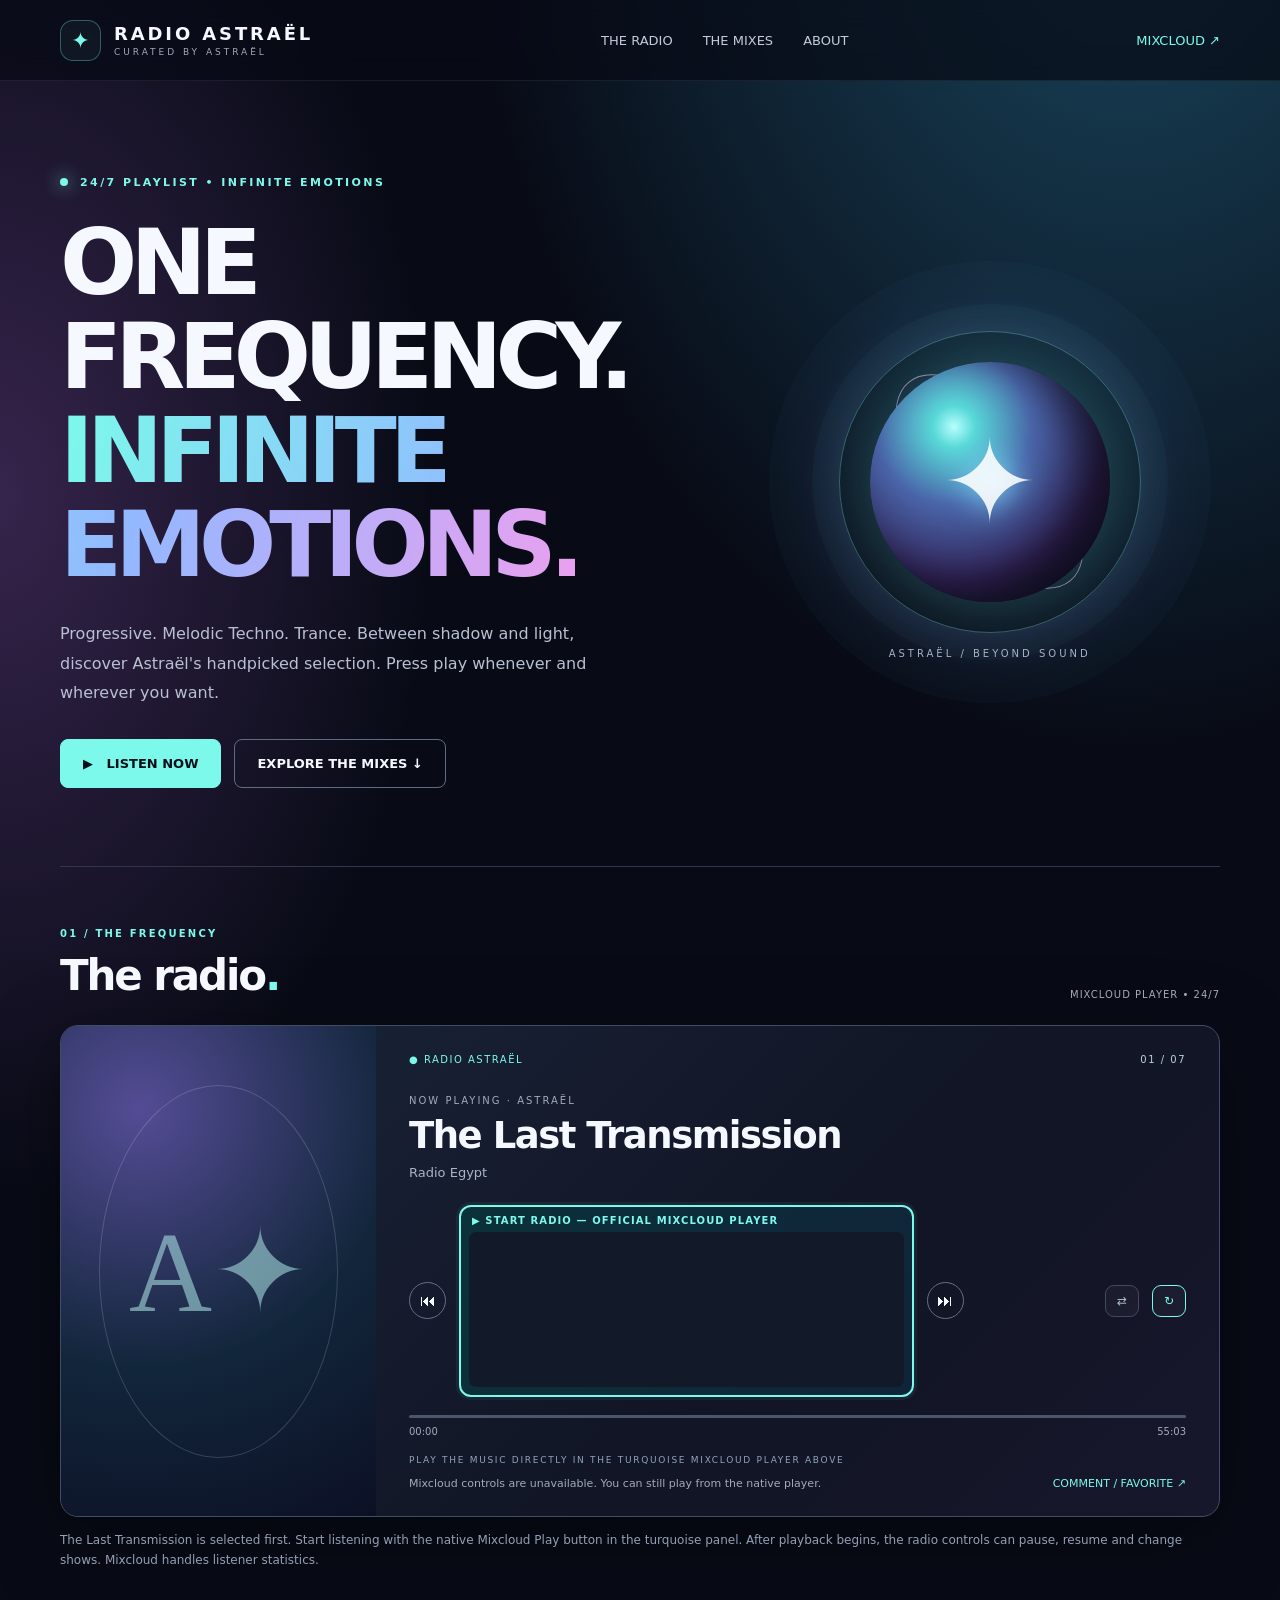
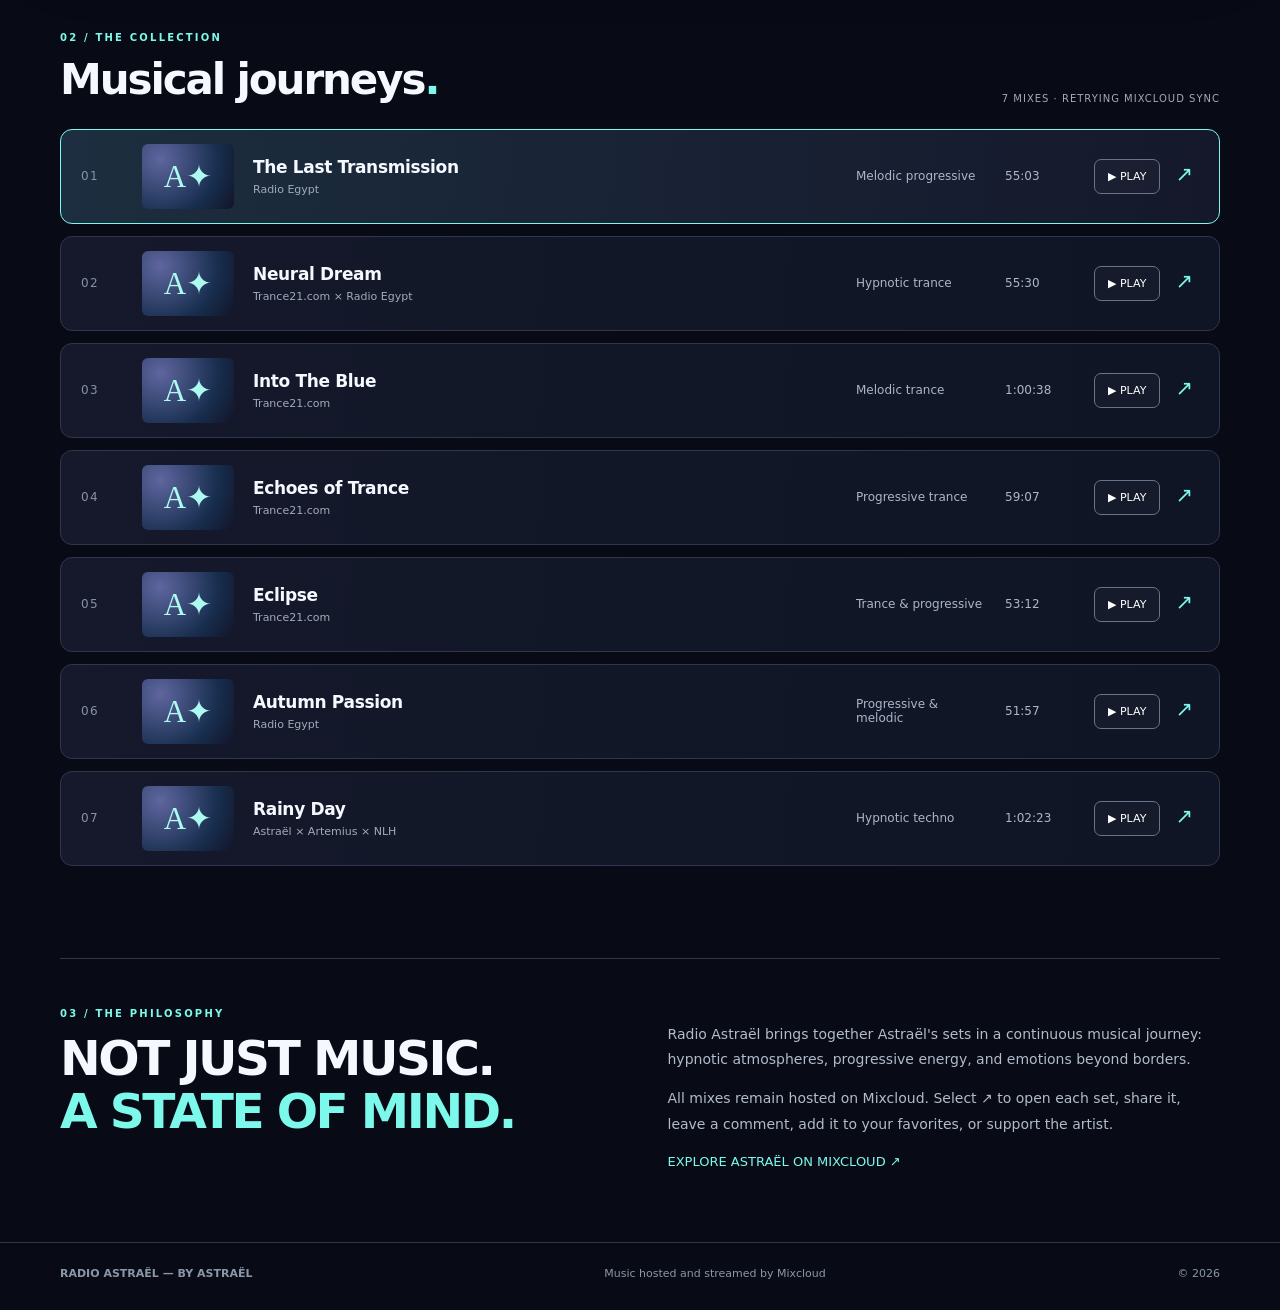
==== index.html @ 312bcb07 "Increase native Mixcloud player visibility and initialize after full page load" ====
<!doctype html>
<html lang="en">
<head>
<meta charset="utf-8">
<meta name="viewport" content="width=device-width,initial-scale=1">
<meta name="description" content="Radio Astraël by Astraël — progressive, melodic techno and trance, streamed through the official Mixcloud player.">
<meta name="theme-color" content="#080b16">
<title>Radio Astraël — by Astraël</title>
<link rel="preconnect" href="https://www.mixcloud.com">
<link rel="preconnect" href="https://widget.mixcloud.com">
<style>
:root{color-scheme:dark;--bg:#080b16;--panel:#111627;--panel2:#171c30;--muted:#a3aab9;--cyan:#7cf9eb;--pink:#eaa0ef;--line:#30364c;--white:#f5f8ff}
*{box-sizing:border-box}html{scroll-behavior:smooth}body{margin:0;color:var(--white);font-family:Inter,system-ui,-apple-system,Segoe UI,Arial,sans-serif;background:radial-gradient(ellipse 70% 45% at 88% -8%,#1b4b64 0%,transparent 75%),radial-gradient(ellipse 45% 32% at 0% 17%,#36244c 0%,transparent 75%),var(--bg)}a{color:inherit;text-decoration:none}button{font:inherit;cursor:pointer}button:focus-visible,a:focus-visible{outline:3px solid var(--cyan);outline-offset:4px}header{border-bottom:1px solid #ffffff13;background:#080b16b8;position:sticky;top:0;z-index:5;backdrop-filter:blur(15px)}.wrap{width:min(1160px,92%);margin:auto}.nav{display:flex;align-items:center;justify-content:space-between;min-height:80px;gap:20px}.brand{display:flex;align-items:center;gap:13px}.symbol{border:1px solid #6ef7e852;width:41px;height:41px;display:grid;place-items:center;border-radius:13px;color:var(--cyan);font-size:22px;background:#79f5e40c}.brand strong{font-size:18px;letter-spacing:.16em}.brand small{display:block;font-size:9px;letter-spacing:.33em;color:var(--muted);margin-top:3px}nav{display:flex;gap:30px;color:#c5cbd8;font-size:13px}nav a:hover,.profile:hover{color:var(--cyan)}.profile{font-size:13px;color:var(--cyan)}.hero{padding:95px 0 78px;display:grid;grid-template-columns:1.17fr .83fr;align-items:center;gap:50px}.tag{font-size:11px;letter-spacing:.22em;font-weight:700;color:var(--cyan)}.live{display:inline-block;width:8px;height:8px;background:var(--cyan);border-radius:50%;box-shadow:0 0 17px var(--cyan);margin-right:12px}.hero h1{font-size:clamp(55px,7.1vw,101px);letter-spacing:-.075em;line-height:1.035;margin:27px 0}.hero h1 em{font-style:normal;background:linear-gradient(100deg,var(--cyan),#93b8ff,var(--pink));-webkit-background-clip:text;background-clip:text;color:transparent}.hero p{max-width:560px;color:#b9c0d3;font-size:16px;line-height:1.85}.hero-actions{display:flex;gap:13px;flex-wrap:wrap;margin-top:31px}.btn{display:inline-flex;align-items:center;justify-content:center;padding:15px 22px;min-height:49px;border:1px solid #5e6d81;border-radius:8px;font-size:13px;font-weight:800}.btn-primary{color:#07101a;border-color:var(--cyan);background:var(--cyan)}.btn-primary:hover{background:white}.btn-secondary:hover{border-color:var(--cyan)}.orbit-art{min-height:345px;display:grid;place-items:center;position:relative;isolation:isolate}.orbit-art::before{content:"";position:absolute;width:300px;height:300px;border:1px solid #93ffff4d;border-radius:50%;box-shadow:0 0 0 27px #74f7ff07,0 0 0 70px #70c5ef07,0 0 75px #8a6ee633}.orbit-art::after{content:"";position:absolute;width:255px;height:255px;border:1px solid #e9b9ed99;border-radius:50%;transform:rotate(-39deg) scaleX(.48)}.planet{height:240px;width:240px;border-radius:50%;background:radial-gradient(circle at 35% 27%,#b7fffd 0%,#58d8d8 9%,#4a66aa 33%,#32245a 65%,#11142a 95%);box-shadow:inset -30px -17px 40px #0008,0 0 75px #75f7f747;display:grid;place-items:center;font-size:115px;color:#ffffffde;text-shadow:0 0 30px #7bdbfa;z-index:1}.orbit-caption{position:absolute;bottom:-5px;font-size:10px;letter-spacing:.3em;color:#a5b2c7}.rule{border-top:1px solid var(--line)}section.content{padding-top:55px}.section-heading{display:flex;justify-content:space-between;align-items:end;gap:12px;margin-bottom:25px}.eyebrow{font-size:10px;letter-spacing:.22em;color:var(--cyan);font-weight:700}.section-heading h2{font-size:clamp(26px,3.6vw,42px);letter-spacing:-.05em;margin:10px 0 0}.section-heading h2 span{color:var(--cyan)}.side-note{font-size:10px;letter-spacing:.1em;color:var(--muted);text-align:right}.console{background:linear-gradient(135deg,#1b253a,#111525 61%,#17172b);border:1px solid #424d65;border-radius:18px;display:grid;grid-template-columns:315px 1fr;overflow:hidden;box-shadow:0 20px 80px #0006}.cover{background:radial-gradient(circle at 25% 17%,#544c95,#12263b 55%,#0c1025);position:relative;overflow:hidden;display:grid;place-items:center}.cover::after{content:"";position:absolute;inset:12%;border:1px solid #ffffff29;border-radius:50%;pointer-events:none}.cover .initial{color:#befef8;font-family:Georgia,serif;font-size:115px;opacity:.5}.cover img{position:absolute;width:100%;height:100%;object-fit:cover;display:none}.cover.has-image img{display:block}.console-content{padding:28px 33px 25px}.player-top{display:flex;justify-content:space-between;align-items:center;color:#b6d4d6;font-size:10px;letter-spacing:.15em}.player-top .status{color:var(--cyan)}.current-label{font-size:10px;letter-spacing:.2em;color:var(--muted);margin:30px 0 8px}.current-title{font-size:clamp(24px,3.1vw,37px);margin:0 0 8px;letter-spacing:-.04em}.current-subtitle{margin:0;color:#a9b4c7;font-size:13px}.controls{display:flex;gap:13px;align-items:center;margin:25px 0 18px}.round{height:37px;width:37px;display:grid;place-items:center;background:transparent;color:var(--white);border:1px solid #647087;border-radius:50%;font-size:16px}.round:hover{border-color:var(--cyan);color:var(--cyan)}.play{height:51px;width:51px;border:0;border-radius:50%;background:var(--cyan);color:#071623;font-size:20px}.spacer{flex:1}.mode{padding:8px 11px;background:#ffffff08;color:#aab9ca;border:1px solid #424a61;border-radius:9px;font-size:12px}.mode.active{border-color:var(--cyan);color:var(--cyan)}.progress{height:3px;background:#4a566a;border-radius:5px;overflow:hidden;margin-top:5px}.progress div{height:100%;width:0%;background:linear-gradient(90deg,var(--cyan),var(--pink))}.time{display:flex;justify-content:space-between;font-size:10px;color:var(--muted);margin-top:8px}.iframe-label{margin:18px 0 8px;color:#8fa5bd;font-size:9px;letter-spacing:.19em}.mcframe{display:block;width:100%;height:120px;border:0;border-radius:7px;background:#121a2a}.player-bottom{display:flex;justify-content:space-between;gap:15px;margin-top:11px;align-items:center}.player-bottom p{font-size:11px;color:var(--muted);margin:0;line-height:1.4}.mix-link{font-size:11px;color:var(--cyan);white-space:nowrap}.note{font-size:12px;color:#939fb4;line-height:1.65;margin:14px 0 0}.list{display:grid;gap:12px;margin-top:25px}.item{display:grid;grid-template-columns:42px 92px minmax(150px,1fr) 130px 70px auto;align-items:center;gap:19px;padding:14px 20px;background:linear-gradient(95deg,#15192b,#0f1525);border:1px solid #30364b;border-radius:12px;transition:border-color .2s,transform .2s}.item:hover{border-color:#77dcd48a;transform:translateY(-1px)}.item.selected{border-color:var(--cyan);background:linear-gradient(95deg,#1c2e3f,#15182b)}.idx{font-size:12px;color:#8791a7;letter-spacing:.12em}.thumb{width:92px;height:65px;position:relative;border-radius:6px;background:radial-gradient(circle at 20% 23%,#5f669f,#172e4e 65%,#131428);overflow:hidden;display:grid;place-items:center;color:#acfaf0;font-family:Georgia,serif;font-size:31px}.thumb img{width:100%;height:100%;object-fit:cover;display:none;position:absolute}.thumb.has-image img{display:block}.mix-name{font-size:17px;font-weight:700;letter-spacing:-.02em}.mix-meta{font-size:11px;color:var(--muted);margin-top:6px}.genre,.length{color:#abb6c9;font-size:12px}.actions{display:flex;gap:9px}.tiny-button{border:1px solid #65758a;border-radius:7px;background:#ffffff06;color:white;padding:10px 13px;white-space:nowrap;font-size:11px}.tiny-button:hover{border-color:var(--cyan);color:var(--cyan)}.open-link{font-size:21px;color:var(--cyan);padding:3px 6px}.about{margin-top:92px;padding:49px 0 72px;display:grid;grid-template-columns:1fr 1fr;gap:55px;border-top:1px solid var(--line)}.about h2{font-size:clamp(28px,3.8vw,49px);line-height:1.1;letter-spacing:-.05em;margin:13px 0}.about h2 em{font-style:normal;color:var(--cyan)}.about p{font-size:14px;line-height:1.8;color:#b2bbca}footer{border-top:1px solid var(--line);padding:24px 0 30px;color:#8a97a9;font-size:11px}footer .wrap{display:flex;justify-content:space-between;gap:15px;flex-wrap:wrap}
@media(max-width:950px){.hero{grid-template-columns:1fr 280px;gap:5px;padding:65px 0}.orbit-art{transform:scale(.78)}.console{grid-template-columns:240px 1fr}.item{grid-template-columns:25px 80px minmax(100px,1fr) 65px auto;gap:10px}.thumb{width:80px;height:60px}.genre{display:none}.side-note{display:none}}
@media(max-width:670px){.wrap{width:91%}nav{display:none}.profile{font-size:11px}.brand strong{font-size:14px}.hero{display:block;padding:58px 0 52px}.hero h1{font-size:clamp(48px,12vw,77px)}.orbit-art{display:none}.section-heading{align-items:start}.console{grid-template-columns:1fr}.cover{height:235px}.console-content{padding:23px 19px}.player-bottom{display:block}.mix-link{display:block;margin-top:9px}.item{grid-template-columns:18px 64px minmax(80px,1fr) auto;padding:11px 10px;gap:9px}.thumb{width:64px;height:62px}.mix-name{font-size:14px}.mix-meta{font-size:10px}.length{display:none}.actions{flex-direction:column;align-items:center;gap:0}.tiny-button{padding:7px 9px}.about{grid-template-columns:1fr;gap:5px;margin-top:62px}.hero p{font-size:14px}}
@media(prefers-reduced-motion:reduce){*,*:before,*:after{scroll-behavior:auto!important;transition:none!important}}

/* The original turquoise proxy could not initiate the first sound in Mixcloud. The visible, unmodified Mixcloud widget is now the primary turquoise control. */
.controls{flex-wrap:wrap;align-items:center}
.native-player-control{flex:1 1 340px;min-width:250px;border:2px solid var(--cyan);border-radius:12px;padding:8px;background:linear-gradient(110deg,#0b313a,#102439);box-shadow:0 0 0 3px #73f9eb10}
.native-player-control .native-heading{display:block;color:var(--cyan);font-size:10px;letter-spacing:.11em;font-weight:800;padding:0 3px 6px}
.native-player-control .mcframe{width:100%;height:155px;display:block}
.native-player-control:focus-within{outline:2px solid var(--cyan);outline-offset:3px}
.native-player-control.attention{box-shadow:0 0 0 4px #83f8ed38,0 0 35px #75f3e93d}
#play[hidden]{display:none!important}
@media(max-width:670px){.native-player-control{flex-basis:100%;min-width:0;order:4}.native-player-control .mcframe{height:155px}}
</style>
</head>
<body>
<header><div class="wrap nav"><a href="#top" class="brand"><span class="symbol" aria-hidden="true">✦</span><span><strong>RADIO ASTRAËL</strong><small>CURATED BY ASTRAËL</small></span></a><nav aria-label="Main navigation"><a href="#radio">THE RADIO</a><a href="#selection">THE MIXES</a><a href="#about">ABOUT</a></nav><a class="profile" href="https://www.mixcloud.com/Astrael/" target="_blank" rel="noopener noreferrer">MIXCLOUD ↗</a></div></header>
<main id="top" class="wrap">
<section class="hero"><div><div class="tag"><span class="live"></span>24/7 PLAYLIST • INFINITE EMOTIONS</div><h1>ONE<br>FREQUENCY.<br><em>INFINITE<br>EMOTIONS.</em></h1><p>Progressive. Melodic Techno. Trance. Between shadow and light, discover Astraël's handpicked selection. Press play whenever and wherever you want.</p><div class="hero-actions"><a class="btn btn-primary" href="#radio">▶ &nbsp; LISTEN NOW</a><a class="btn btn-secondary" href="#selection">EXPLORE THE MIXES ↓</a></div></div><div class="orbit-art" aria-hidden="true"><div class="planet">✦</div><div class="orbit-caption">ASTRAËL / BEYOND SOUND</div></div></section>
<div class="rule"></div>
<section id="radio" class="content"><div class="section-heading"><div><span class="eyebrow">01 / THE FREQUENCY</span><h2>The radio<span>.</span></h2></div><span class="side-note">MIXCLOUD PLAYER • 24/7</span></div>
<div class="console"><div id="largeCover" class="cover"><span class="initial">A✦</span><img id="nowImage" alt="Cover art for the selected mix"></div><div class="console-content"><div class="player-top"><span class="status">● RADIO ASTRAËL</span><span id="counter">01 / 07</span></div><div class="current-label">NOW PLAYING · ASTRAËL</div><h3 id="nowTitle" class="current-title">The Last Transmission</h3><p class="current-subtitle" id="nowDescription">Radio Egypt</p><div class="controls"><button id="prev" class="round" type="button" aria-label="Previous mix">⏮</button><div class="native-player-control" id="native-player-control" aria-label="Official Mixcloud radio playback"><span class="native-heading">▶ START RADIO — OFFICIAL MIXCLOUD PLAYER</span><iframe class="mcframe" id="widget" title="Listen to Astraël on Mixcloud" allow="autoplay" loading="eager" src="https://www.mixcloud.com/widget/iframe/?hide_cover=0&mini=0&light=0&autoplay=0&feed=%2FAstrael%2Fastrael-the-last-transmission-on-dj-power-power-mix-radio-egypt-15%2F"></iframe></div><button id="play" class="play" type="button" aria-label="Pause or resume radio" hidden>▶</button><button id="next" class="round" type="button" aria-label="Next mix">⏭</button><span class="spacer"></span><button id="shuffle" class="mode" type="button" aria-pressed="false" title="Shuffle playback">⇄</button><button id="repeat" class="mode active" type="button" aria-pressed="true" title="Repeat playlist">↻</button></div><div class="progress"><div id="progress"></div></div><div class="time"><span id="position">00:00</span><span id="duration">--:--</span></div><div class="iframe-label">PLAY THE MUSIC DIRECTLY IN THE TURQUOISE MIXCLOUD PLAYER ABOVE</div><div class="player-bottom"><p id="status" role="status" aria-live="polite">Press ▶ inside the turquoise Mixcloud player above to start.</p><a id="openTrack" class="mix-link" href="https://www.mixcloud.com/Astrael/astra%C3%ABl-neural-dream-radio-egypt-trance21com/" target="_blank" rel="noopener noreferrer">COMMENT / FAVORITE ↗</a></div></div></div><p class="note">The Last Transmission is selected first. Start listening with the native Mixcloud Play button in the turquoise panel. After playback begins, the radio controls can pause, resume and change shows. Mixcloud handles listener statistics.</p></section>
<section id="selection" class="content"><div class="section-heading"><div><span class="eyebrow">02 / THE COLLECTION</span><h2>Musical journeys<span>.</span></h2></div><span class="side-note" id="catalog-total" aria-live="polite">7 MIXES · SYNCING WITH MIXCLOUD…</span></div><div id="playlist" class="list" aria-label="Selected mixes"></div></section>
<section id="about" class="about"><div><div class="eyebrow">03 / THE PHILOSOPHY</div><h2>NOT JUST MUSIC.<br><em>A STATE OF MIND.</em></h2></div><div><p>Radio Astraël brings together Astraël's sets in a continuous musical journey: hypnotic atmospheres, progressive energy, and emotions beyond borders.</p><p>All mixes remain hosted on Mixcloud. Select ↗ to open each set, share it, leave a comment, add it to your favorites, or support the artist.</p><a class="profile" href="https://www.mixcloud.com/Astrael/" target="_blank" rel="noopener noreferrer">EXPLORE ASTRAËL ON MIXCLOUD ↗</a></div></section>
</main><footer><div class="wrap"><strong>RADIO ASTRAËL — BY ASTRAËL</strong><span>Music hosted and streamed by Mixcloud</span><span>© <span id="year">2026</span></span></div></footer>
<script src="https://widget.mixcloud.com/media/js/widgetApi.js"></script>
<script>
(function(){
"use strict";
// TEMPORARY SELECTION: the artist can edit the mix URLs below.
var pinnedTracks=[
 {title:"The Last Transmission",subtitle:"Radio Egypt",genre:"Melodic progressive",duration:"55:03",url:"https://www.mixcloud.com/Astrael/astrael-the-last-transmission-on-dj-power-power-mix-radio-egypt-15/"},
 {title:"Neural Dream",subtitle:"Trance21.com × Radio Egypt",genre:"Hypnotic trance",duration:"55:30",url:"https://www.mixcloud.com/Astrael/astra%C3%ABl-neural-dream-radio-egypt-trance21com/"},
 {title:"Into The Blue",subtitle:"Trance21.com",genre:"Melodic trance",duration:"1:00:38",url:"https://www.mixcloud.com/Astrael/astra%C3%ABl-into-the-blue-trance21com/"},
 {title:"Echoes of Trance",subtitle:"Trance21.com",genre:"Progressive trance",duration:"59:07",url:"https://www.mixcloud.com/Astrael/astra%C3%ABl-echoes-of-trance-trance21com/"},
 {title:"Eclipse",subtitle:"Trance21.com",genre:"Trance & progressive",duration:"53:12",url:"https://www.mixcloud.com/Astrael/astra%C3%ABl-eclipse-trance21com/"},
 {title:"Autumn Passion",subtitle:"Radio Egypt",genre:"Progressive & melodic",duration:"51:57",url:"https://www.mixcloud.com/Astrael/astra%C3%ABl-autumn-passion-radio-egypt/"},
 {title:"Rainy Day",subtitle:"Astraël × Artemius × NLH",genre:"Hypnotic techno",duration:"1:02:23",url:"https://www.mixcloud.com/Astrael/astra%C3%ABl-artemius-nlh-rainy-day/"}

];
var tracks=pinnedTracks.slice();
var el=function(id){return document.getElementById(id);};
var idx=0,ready=false,playing=false,loop=true,shuffle=false,w=null;
var frame=el("widget"),generation=0,sessionStarted=false;
function key(url){return decodeURIComponent(new URL(url).pathname);}
function iframeUrl(url,autoplay){return "https://www.mixcloud.com/widget/iframe/?hide_cover=0&mini=0&light=0&autoplay="+(autoplay?"1":"0")+"&feed="+encodeURIComponent(key(url));}
function clock(s){if(!Number.isFinite(+s))return "--:--";s=Math.floor(Math.max(0,s));return s>=3600?Math.floor(s/3600)+":"+String(Math.floor(s%3600/60)).padStart(2,"0")+":"+String(s%60).padStart(2,"0"):String(Math.floor(s/60)).padStart(2,"0")+":"+String(s%60).padStart(2,"0");}
function status(t){el("status").textContent=t;}
function refreshButtons(){
 el("play").hidden=!sessionStarted;
 el("play").textContent=playing?"❚❚":"▶";
 el("play").setAttribute("aria-label",playing?"Pause radio":"Play radio");
 document.querySelectorAll(".item").forEach(function(node,i){
   node.classList.toggle("selected",i===idx);
   node.querySelector(".tiny-button").textContent=i===idx&&playing?"PLAYING":"▶ PLAY";
 });
}
function update(){
 var t=tracks[idx];
 el("nowTitle").textContent=t.title;
 el("nowDescription").textContent=t.subtitle;
 el("counter").textContent=String(idx+1).padStart(2,"0")+" / "+String(tracks.length).padStart(2,"0");
 el("openTrack").href=t.url;
 el("duration").textContent=t.duration;
 el("position").textContent="00:00";
 el("progress").style.width="0%";
 var img=el("nowImage");el("largeCover").classList.toggle("has-image",!!t.cover);if(t.cover)img.src=t.cover;
 refreshButtons();
}
function showNativeHint(){
 status("Press ▶ directly inside the turquoise Mixcloud player to start playback.");
 el("native-player-control").classList.add("attention");
}
function startRadio(){
 if(playing){
   if(ready&&w)w.pause().catch(function(){status("Use the Mixcloud pause button.");});
   return;
 }
 if(!ready||!w){showNativeHint();return;}
 try{
   // Do not reload the iframe on the first click: doing so discards the
   // browser's user activation. A real Mixcloud Play click is supported here.
   w.play().then(function(){
     setTimeout(function(){if(!playing)showNativeHint();},1500);
   }).catch(showNativeHint);
 }catch(err){showNativeHint();}
}
function go(n,start){
 if(n<0||n>=tracks.length)return;
 idx=n;
 playing=false;
 update();
 var chosen=tracks[n],showKey=key(chosen.url);
 if(!ready||!w||!sessionStarted){
   ready=false;
   frame.src=iframeUrl(chosen.url,false);
   showNativeHint();
   return;
 }
 try{
   w.load(showKey,!!start).then(function(){
     if(!playing&&start)status("Loading "+chosen.title+"…");
   }).catch(function(){
     ready=false;
     frame.src=iframeUrl(chosen.url,false);
     showNativeHint();
   });
   if(start)status("Loading "+chosen.title+"…");
 }catch(error){
   ready=false;
   frame.src=iframeUrl(chosen.url,false);
   showNativeHint();
 }
}
function nextIndex(){
 if(shuffle&&tracks.length>1){var n=idx;while(n===idx)n=Math.floor(Math.random()*tracks.length);return n;}
 return idx+1<tracks.length?idx+1:(loop?0:-1);
}
function next(){var n=nextIndex();if(n<0){playing=false;refreshButtons();status("End of the playlist.");return;}go(n,true);}

// Preserve the exact seven original mixes and dynamically append every other
// public Astraël show as a standard Mixcloud link. No database or MP3 uploads.
function identity(url){
 try {
   var u=new URL(url);
   if(u.hostname!=="www.mixcloud.com"&&u.hostname!=="mixcloud.com")return "";
   return u.pathname.split("/").filter(Boolean).map(function(s){return decodeURIComponent(s).toLowerCase();}).join("/");
 }catch(error){return "";}
}
function durationString(value){
 var n=Number(value);
 if(!Number.isFinite(n)||n<=0)return "—";
 n=Math.round(n);
 var h=Math.floor(n/3600),m=Math.floor(n%3600/60),s=n%60;
 return h?h+":"+String(m).padStart(2,"0")+":"+String(s).padStart(2,"0"):m+":"+String(s).padStart(2,"0");
}
function bestCover(show){
 var p=show&&show.pictures||{};
 return p.extra_large||p.large||p.medium||p.thumbnail||"";
}
function renderPlaylist(){
el("playlist").replaceChildren();
tracks.forEach(function(t,i){
 var a=document.createElement("article");a.className="item";var num=document.createElement("div");num.className="idx";num.textContent=String(i+1).padStart(2,"0");
 var cover=document.createElement("div");cover.className="thumb";cover.textContent="A✦";var im=document.createElement("img");im.alt="Cover artwork for "+t.title;im.loading="lazy";cover.appendChild(im);t.img=im;t.thumb=cover;if(t.cover){im.src=t.cover;cover.classList.add("has-image");}
 var d=document.createElement("div"),name=document.createElement("div"),sub=document.createElement("div");name.className="mix-name";name.textContent=t.title;sub.className="mix-meta";sub.textContent=t.subtitle;d.append(name,sub);
 var g=document.createElement("div");g.className="genre";g.textContent=t.genre;var length=document.createElement("div");length.className="length";length.textContent=t.duration;
 var actions=document.createElement("div");actions.className="actions";var button=document.createElement("button");button.className="tiny-button";button.type="button";button.textContent="▶ PLAY";button.addEventListener("click",function(){go(i,true);document.getElementById("radio").scrollIntoView({behavior:"smooth"});});var link=document.createElement("a");link.className="open-link";link.href=t.url;link.target="_blank";link.rel="noopener noreferrer";link.textContent="↗";link.title="Open this mix on Mixcloud";actions.append(button,link);a.append(num,cover,d,g,length,actions);el("playlist").append(a);
 // Public Mixcloud metadata may be available via CORS. A fallback graphic is shown otherwise.
 if(i<pinnedTracks.length&&!t.cover)fetch("https://api.mixcloud.com"+key(t.url)).then(function(r){if(!r.ok)throw Error("metadata");return r.json();}).then(function(data){var u=data.pictures&&(data.pictures.extra_large||data.pictures.large||data.pictures.medium);if(!u)return;im.onload=function(){cover.classList.add("has-image");t.cover=u;if(idx===i)update();};im.src=u;}).catch(function(){});
});

 refreshButtons();
}
renderPlaylist();
var syncActive=false;
async function syncShows(){
 if(syncActive)return;
 syncActive=true;
 try{
   // Use small, explicit offset pages. Large 'limit=100' requests can
   // return an incomplete page on some APIs without an obvious error.
   var profileCount=null;
   try{
     var profileResponse=await fetch("https://api.mixcloud.com/Astrael/",{cache:"no-store"});
     if(profileResponse.ok){
       var profile=await profileResponse.json();
       if(Number.isInteger(profile.cloudcast_count)&&profile.cloudcast_count>=0)profileCount=profile.cloudcast_count;
     }
   }catch(profileError){console.info("Mixcloud profile count unavailable",profileError);}
   var pageSize=20, responses=[],seenPages=new Set();
   for(var offset=0;offset<2000;offset+=pageSize){
     var api="https://api.mixcloud.com/Astrael/cloudcasts/?limit="+pageSize+"&offset="+offset;
     var response=await fetch(api,{headers:{Accept:"application/json"},cache:"no-store"});
     if(!response.ok)throw Error("Mixcloud HTTP "+response.status+" at offset "+offset);
     var page=await response.json();
     if(!Array.isArray(page.data))throw Error("Invalid catalog response");
     var fresh=0;
     page.data.forEach(function(item){
       var key=item.key||item.url||JSON.stringify(item);
       if(!seenPages.has(key)){seenPages.add(key);responses.push(item);fresh++;}
     });
     // A short or empty page is the end of the available public uploads.
     // A full page is followed by another request even when paging.next
     // is missing, to guard against missing pagination metadata.
     if(page.data.length<pageSize||fresh===0)break;
   }
   if(!responses.length)throw Error("No public shows returned");
   var previouslySelected=identity(tracks[idx].url);
   var pinnedIds=new Set(pinnedTracks.map(function(t){return identity(t.url);}));
   var addedIds=new Set(),additional=[];
   responses.forEach(function(item){
     var url=typeof item.url==="string"?item.url:"";
     if(!identity(url)&&typeof item.key==="string")url="https://www.mixcloud.com"+item.key;
     var id=identity(url);
     if(!id)return;
     if(pinnedIds.has(id)){
       var original=pinnedTracks.find(function(t){return identity(t.url)===id;});
       if(original&&!original.cover)original.cover=bestCover(item);
       return;
     }
     if(addedIds.has(id))return;
     addedIds.add(id);
     var tags=Array.isArray(item.tags)?item.tags.map(function(t){return t&&t.name;}).filter(Boolean):[];
     additional.push({
       title:String(item.name||"Astraël Mix"),
       subtitle:"Astraël · Mixcloud",
       genre:tags.slice(0,2).join(" / ")||"Trance / Progressive",
       duration:durationString(item.audio_length||item.length),
       url:url,
       cover:bestCover(item)
     });
   });
   tracks=pinnedTracks.concat(additional);
   var pos=tracks.findIndex(function(t){return identity(t.url)===previouslySelected;});
   idx=pos>=0?pos:0;
   var total=tracks.length,apiCount=responses.length;
   var message=total+" MIXES · LIVE MIXCLOUD CATALOG";
   // A count discrepancy does not mean we can stream private / draft
   // uploads: only public links returned by Mixcloud can be embedded.
   if(profileCount!==null&&profileCount>apiCount){
     message=total+" PLAYABLE MIXES · "+profileCount+" PROFILE UPLOADS";
   }
   el("catalog-total").textContent=message;
   el("counter").textContent=String(idx+1).padStart(2,"0")+" / "+String(total).padStart(2,"0");
   renderPlaylist();
   var active=tracks[idx];
   if(active.cover){el("largeCover").classList.add("has-image");el("nowImage").src=active.cover;}
   console.info("Radio Astraël Mixcloud sync:",{pinned:pinnedTracks.length,publicApi:apiCount,uniquePlayable:total,profileCount:profileCount});
 }catch(error){
   console.warn("Mixcloud catalog update failed:",error);
   el("catalog-total").textContent=tracks.length+" MIXES · RETRYING MIXCLOUD SYNC";
 }finally{syncActive=false;}
}
syncShows();
// New public shows appear without editing GitHub; refresh every 10 minutes
// while the radio stays open, or when returning to its tab.
setInterval(syncShows,600000);
document.addEventListener("visibilitychange",function(){if(!document.hidden)syncShows();});
el("year").textContent=new Date().getFullYear();update();
el("prev").addEventListener("click",function(){go((idx-1+tracks.length)%tracks.length,true);});
el("next").addEventListener("click",next);
el("play").addEventListener("click",startRadio);
var heroListen=document.querySelector(".hero-actions .btn-primary");
if(heroListen)heroListen.addEventListener("click",function(event){
 event.preventDefault();
 el("radio").scrollIntoView({behavior:"smooth",block:"start"});
 if(!playing)startRadio();
});
el("shuffle").addEventListener("click",function(){shuffle=!shuffle;this.classList.toggle("active",shuffle);this.setAttribute("aria-pressed",String(shuffle));});
el("repeat").addEventListener("click",function(){loop=!loop;this.classList.toggle("active",loop);this.setAttribute("aria-pressed",String(loop));});
function connectWidget(){
 if(!window.Mixcloud||typeof Mixcloud.PlayerWidget!=="function"){
   status("Mixcloud controls are unavailable. You can still play from the native player.");
   return;
 }
 var id=++generation;
 try{
   var api=Mixcloud.PlayerWidget(frame);
   w=api;ready=false;
   api.ready.then(function(){
     if(id!==generation)return;
     ready=true;
     api.events.play.on(function(){
       if(id!==generation)return;
       sessionStarted=true;playing=true;refreshButtons();
       el("native-player-control").classList.remove("attention");
       status("Now playing: "+tracks[idx].title+".");
     });
     api.events.pause.on(function(){if(id!==generation)return;playing=false;refreshButtons();});
     api.events.ended.on(function(){if(id===generation)next();});
     api.events.error.on(function(){if(id===generation)status("Playback problem — try the visible Mixcloud player.");});
     api.events.progress.on(function(pos,dur){
       if(id!==generation)return;
       el("position").textContent=clock(pos);
       if(dur>0){el("duration").textContent=clock(dur);el("progress").style.width=Math.min(100,100*pos/dur)+"%";}
     });
     if(!sessionStarted)status("Ready. Press ▶ inside the turquoise Mixcloud player to start.");
   }).catch(function(){if(id===generation)status("Use ▶ inside the Mixcloud player to listen.");});
 }catch(error){status("Use ▶ inside the Mixcloud player to listen.");}
}
// The widget's postMessage API must be initialized after the iframe load.
// Its own Play button works independently from our JS control API.
frame.addEventListener("load",connectWidget);
window.addEventListener("load",function(){if(!w)connectWidget();});

})();
</script>
</body>
</html>
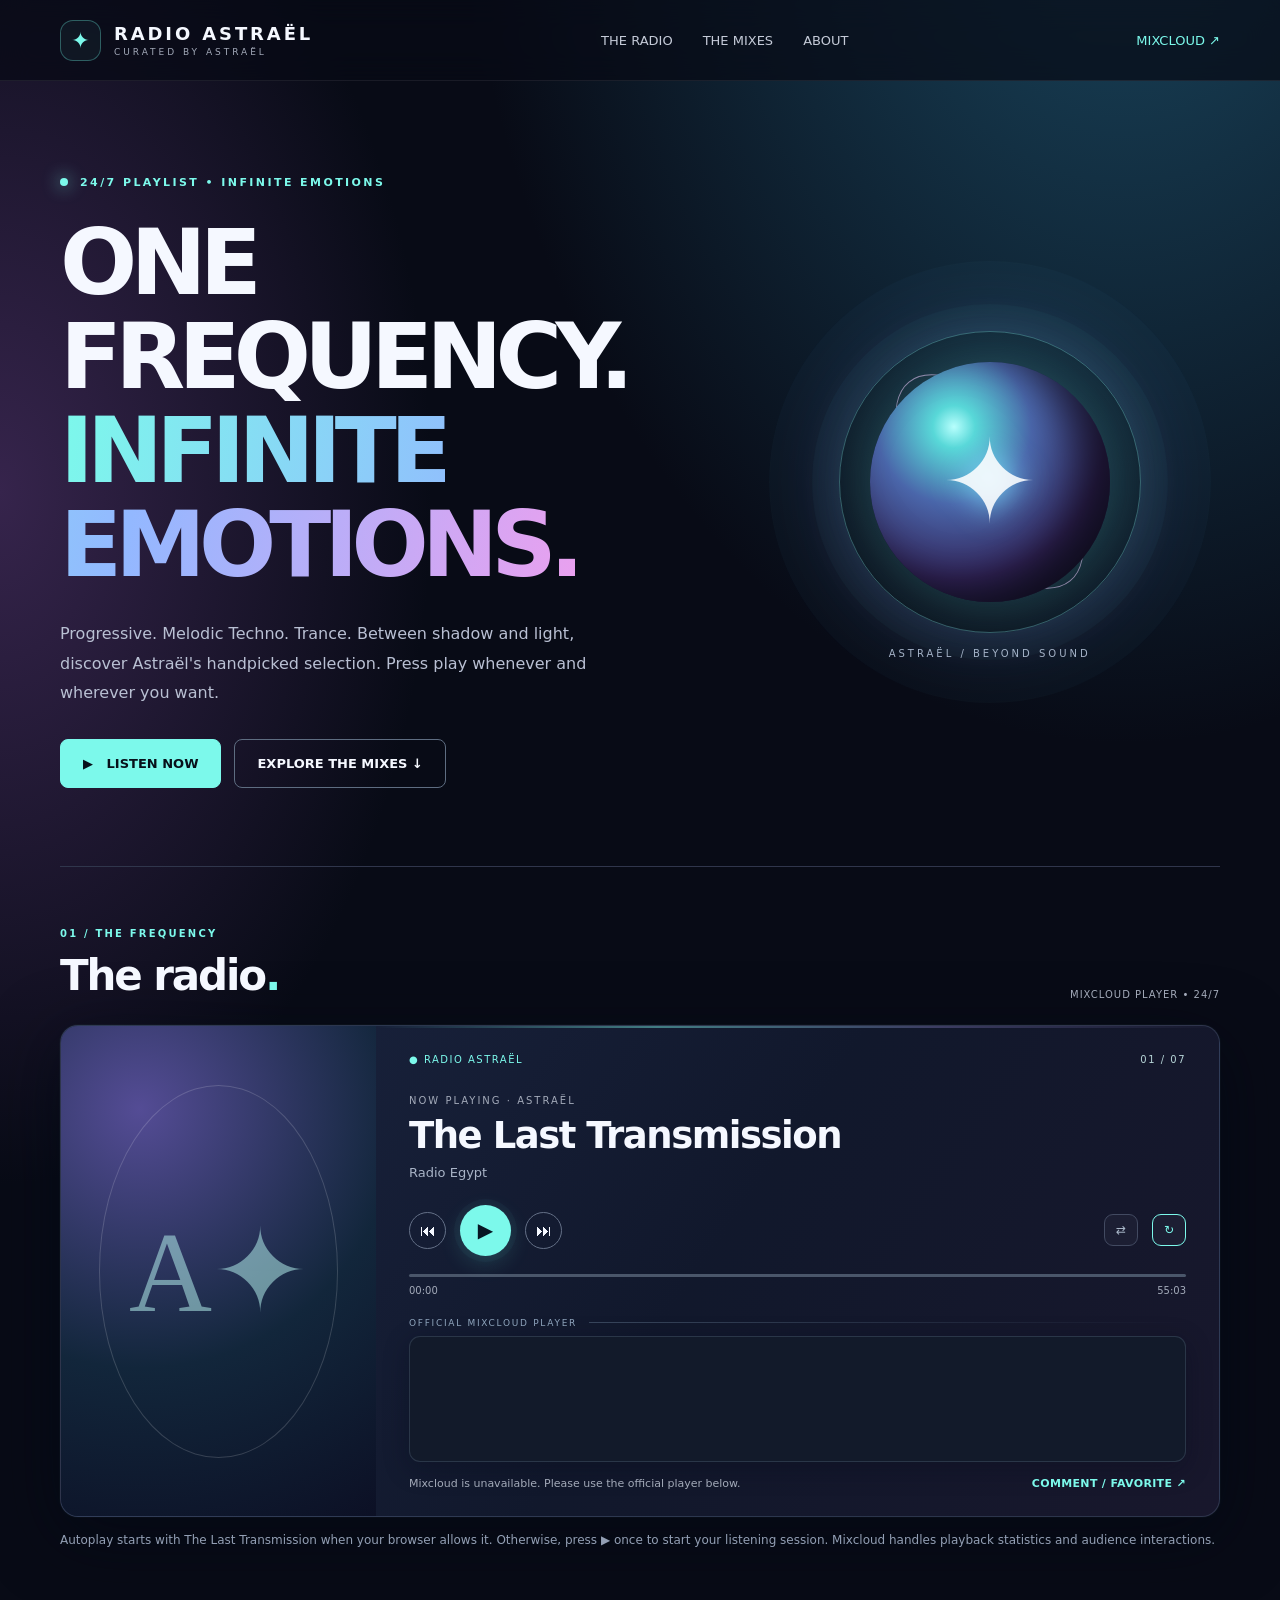
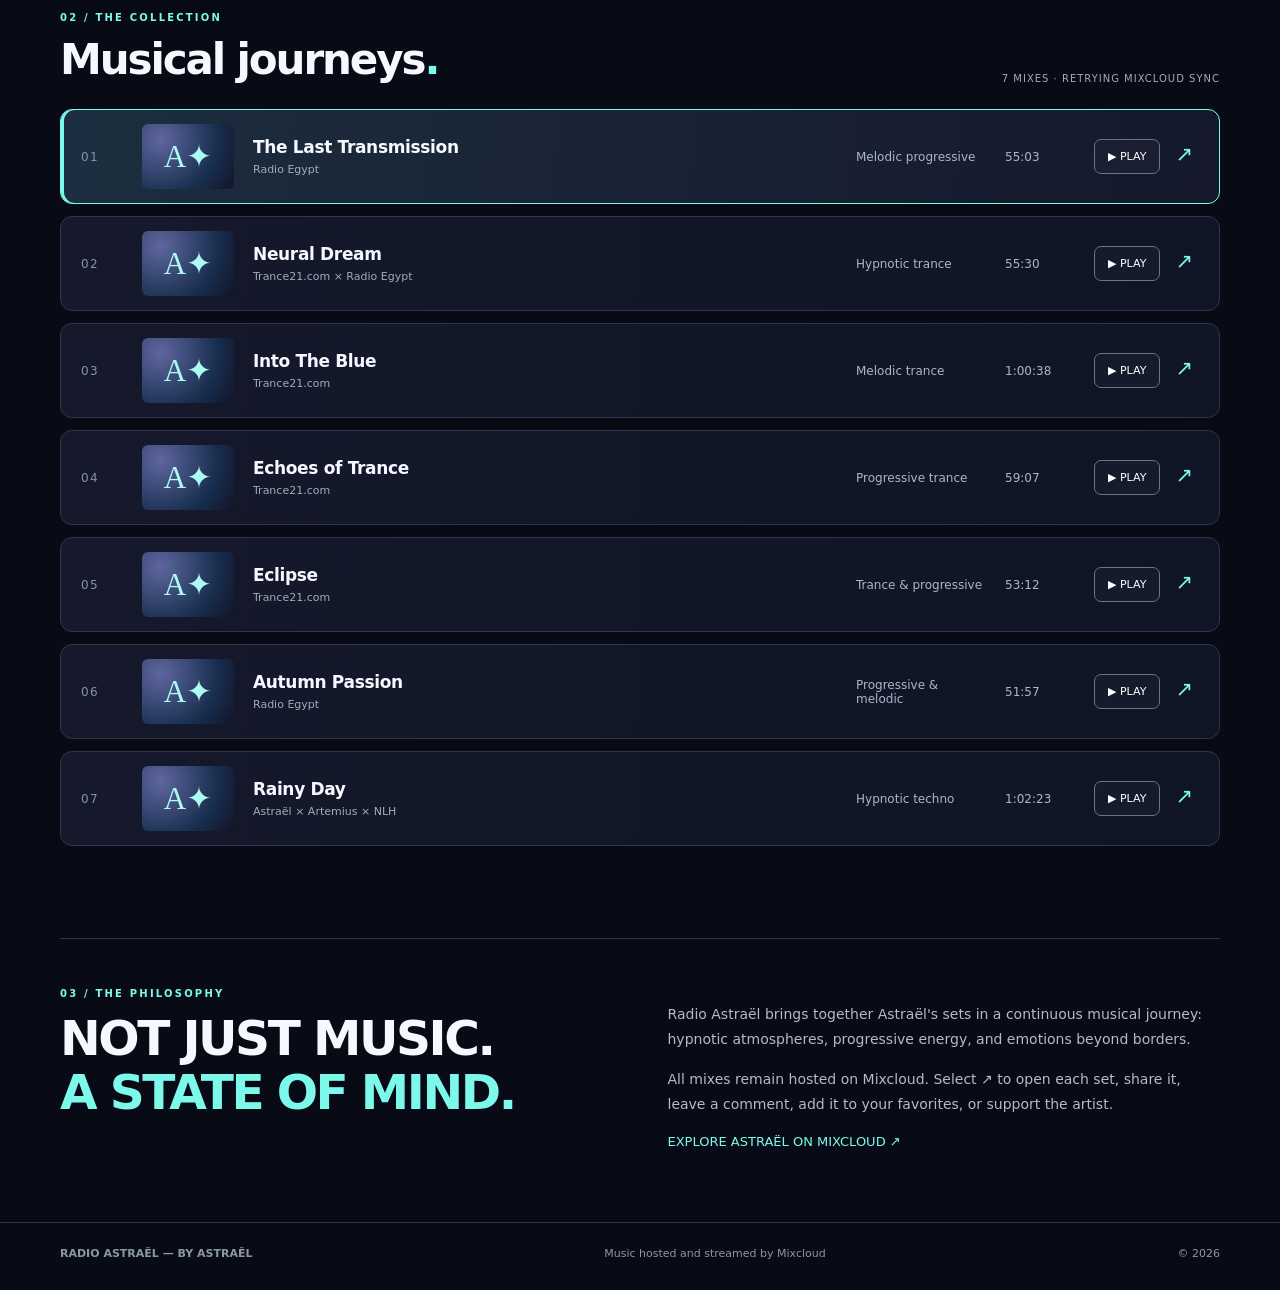
==== commit b3a063a7: "Restore beloved classic radio layout; refine visuals and avoid first-play reload race" ====
--- a/index.html
+++ b/index.html
@@ -15,15 +15,26 @@
 @media(max-width:670px){.wrap{width:91%}nav{display:none}.profile{font-size:11px}.brand strong{font-size:14px}.hero{display:block;padding:58px 0 52px}.hero h1{font-size:clamp(48px,12vw,77px)}.orbit-art{display:none}.section-heading{align-items:start}.console{grid-template-columns:1fr}.cover{height:235px}.console-content{padding:23px 19px}.player-bottom{display:block}.mix-link{display:block;margin-top:9px}.item{grid-template-columns:18px 64px minmax(80px,1fr) auto;padding:11px 10px;gap:9px}.thumb{width:64px;height:62px}.mix-name{font-size:14px}.mix-meta{font-size:10px}.length{display:none}.actions{flex-direction:column;align-items:center;gap:0}.tiny-button{padding:7px 9px}.about{grid-template-columns:1fr;gap:5px;margin-top:62px}.hero p{font-size:14px}}
 @media(prefers-reduced-motion:reduce){*,*:before,*:after{scroll-behavior:auto!important;transition:none!important}}
 
-/* The original turquoise proxy could not initiate the first sound in Mixcloud. The visible, unmodified Mixcloud widget is now the primary turquoise control. */
-.controls{flex-wrap:wrap;align-items:center}
-.native-player-control{flex:1 1 340px;min-width:250px;border:2px solid var(--cyan);border-radius:12px;padding:8px;background:linear-gradient(110deg,#0b313a,#102439);box-shadow:0 0 0 3px #73f9eb10}
-.native-player-control .native-heading{display:block;color:var(--cyan);font-size:10px;letter-spacing:.11em;font-weight:800;padding:0 3px 6px}
-.native-player-control .mcframe{width:100%;height:155px;display:block}
-.native-player-control:focus-within{outline:2px solid var(--cyan);outline-offset:3px}
-.native-player-control.attention{box-shadow:0 0 0 4px #83f8ed38,0 0 35px #75f3e93d}
-#play[hidden]{display:none!important}
-@media(max-width:670px){.native-player-control{flex-basis:100%;min-width:0;order:4}.native-player-control .mcframe{height:155px}}
+/* Radio Astraël — restrained visual refinements, original layout retained */
+.console{background:linear-gradient(125deg,#1b2541,#11182c 54%,#18172c);border-color:#53627d66;box-shadow:0 18px 68px #030713aa,0 0 0 1px #a4fff008}
+.console-content{position:relative}
+.console-content::before{content:"";position:absolute;inset:0 0 auto;height:2px;background:linear-gradient(90deg,transparent,#7cf9eb70,#b7a5ff42,transparent);pointer-events:none}
+.play{display:grid;place-items:center;box-shadow:0 0 0 6px #81f4e908,0 7px 22px #64f5e02a;transition:transform .18s ease,box-shadow .18s ease}
+.play:hover{transform:translateY(-2px) scale(1.05);box-shadow:0 0 0 7px #81f4e918,0 12px 28px #64f5e04a}
+.play:active{transform:scale(.97)}
+.round,.mode{transition:background .16s ease,border-color .16s ease,transform .16s ease}
+.round:hover,.mode:hover{background:#7cf9eb0b;transform:translateY(-1px)}
+.controls{gap:14px}
+.mcframe{height:126px;border:1px solid #61738a50;border-radius:11px;box-shadow:0 7px 26px #05091850}
+.iframe-label{margin-top:22px;display:flex;gap:12px;align-items:center}
+.iframe-label::after{content:"";flex:1;height:1px;background:linear-gradient(90deg,#50627999,transparent)}
+.mcframe.needs-interaction{outline:2px solid #7cf9eb80;outline-offset:3px}
+.player-bottom{margin-top:14px}
+.mix-link{font-weight:800;letter-spacing:.03em}
+.item{transition:transform .18s ease,border-color .18s ease,background .18s ease}
+.item.selected{box-shadow:inset 3px 0 #7cf9eb}
+@media(max-width:670px){.console-content{padding:24px 18px}.controls{gap:11px}.mcframe{height:134px}}
+@media(prefers-reduced-motion:reduce){.play,.round,.mode,.item{transition:none!important}}
 </style>
 </head>
 <body>
@@ -32,7 +43,7 @@
 <section class="hero"><div><div class="tag"><span class="live"></span>24/7 PLAYLIST • INFINITE EMOTIONS</div><h1>ONE<br>FREQUENCY.<br><em>INFINITE<br>EMOTIONS.</em></h1><p>Progressive. Melodic Techno. Trance. Between shadow and light, discover Astraël's handpicked selection. Press play whenever and wherever you want.</p><div class="hero-actions"><a class="btn btn-primary" href="#radio">▶ &nbsp; LISTEN NOW</a><a class="btn btn-secondary" href="#selection">EXPLORE THE MIXES ↓</a></div></div><div class="orbit-art" aria-hidden="true"><div class="planet">✦</div><div class="orbit-caption">ASTRAËL / BEYOND SOUND</div></div></section>
 <div class="rule"></div>
 <section id="radio" class="content"><div class="section-heading"><div><span class="eyebrow">01 / THE FREQUENCY</span><h2>The radio<span>.</span></h2></div><span class="side-note">MIXCLOUD PLAYER • 24/7</span></div>
-<div class="console"><div id="largeCover" class="cover"><span class="initial">A✦</span><img id="nowImage" alt="Cover art for the selected mix"></div><div class="console-content"><div class="player-top"><span class="status">● RADIO ASTRAËL</span><span id="counter">01 / 07</span></div><div class="current-label">NOW PLAYING · ASTRAËL</div><h3 id="nowTitle" class="current-title">The Last Transmission</h3><p class="current-subtitle" id="nowDescription">Radio Egypt</p><div class="controls"><button id="prev" class="round" type="button" aria-label="Previous mix">⏮</button><div class="native-player-control" id="native-player-control" aria-label="Official Mixcloud radio playback"><span class="native-heading">▶ START RADIO — OFFICIAL MIXCLOUD PLAYER</span><iframe class="mcframe" id="widget" title="Listen to Astraël on Mixcloud" allow="autoplay" loading="eager" src="https://www.mixcloud.com/widget/iframe/?hide_cover=0&mini=0&light=0&autoplay=0&feed=%2FAstrael%2Fastrael-the-last-transmission-on-dj-power-power-mix-radio-egypt-15%2F"></iframe></div><button id="play" class="play" type="button" aria-label="Pause or resume radio" hidden>▶</button><button id="next" class="round" type="button" aria-label="Next mix">⏭</button><span class="spacer"></span><button id="shuffle" class="mode" type="button" aria-pressed="false" title="Shuffle playback">⇄</button><button id="repeat" class="mode active" type="button" aria-pressed="true" title="Repeat playlist">↻</button></div><div class="progress"><div id="progress"></div></div><div class="time"><span id="position">00:00</span><span id="duration">--:--</span></div><div class="iframe-label">PLAY THE MUSIC DIRECTLY IN THE TURQUOISE MIXCLOUD PLAYER ABOVE</div><div class="player-bottom"><p id="status" role="status" aria-live="polite">Press ▶ inside the turquoise Mixcloud player above to start.</p><a id="openTrack" class="mix-link" href="https://www.mixcloud.com/Astrael/astra%C3%ABl-neural-dream-radio-egypt-trance21com/" target="_blank" rel="noopener noreferrer">COMMENT / FAVORITE ↗</a></div></div></div><p class="note">The Last Transmission is selected first. Start listening with the native Mixcloud Play button in the turquoise panel. After playback begins, the radio controls can pause, resume and change shows. Mixcloud handles listener statistics.</p></section>
+<div class="console"><div id="largeCover" class="cover"><span class="initial">A✦</span><img id="nowImage" alt="Cover art for the selected mix"></div><div class="console-content"><div class="player-top"><span class="status">● RADIO ASTRAËL</span><span id="counter">01 / 07</span></div><div class="current-label">NOW PLAYING · ASTRAËL</div><h3 id="nowTitle" class="current-title">The Last Transmission</h3><p class="current-subtitle" id="nowDescription">Radio Egypt</p><div class="controls"><button id="prev" class="round" type="button" aria-label="Previous mix">⏮</button><button id="play" class="play" type="button" aria-label="Play or pause">▶</button><button id="next" class="round" type="button" aria-label="Next mix">⏭</button><span class="spacer"></span><button id="shuffle" class="mode" type="button" aria-pressed="false" title="Shuffle playback">⇄</button><button id="repeat" class="mode active" type="button" aria-pressed="true" title="Repeat playlist">↻</button></div><div class="progress"><div id="progress"></div></div><div class="time"><span id="position">00:00</span><span id="duration">--:--</span></div><div class="iframe-label">OFFICIAL MIXCLOUD PLAYER</div><iframe class="mcframe" id="widget" title="Listen to Astraël on Mixcloud" allow="autoplay" loading="eager" src="https://www.mixcloud.com/widget/iframe/?hide_cover=0&mini=0&light=0&autoplay=1&feed=%2FAstrael%2Fastrael-the-last-transmission-on-dj-power-power-mix-radio-egypt-15%2F"></iframe><div class="player-bottom"><p id="status" role="status" aria-live="polite">Starting with The Last Transmission… If your browser blocks autoplay, press ▶.</p><a id="openTrack" class="mix-link" href="https://www.mixcloud.com/Astrael/astra%C3%ABl-neural-dream-radio-egypt-trance21com/" target="_blank" rel="noopener noreferrer">COMMENT / FAVORITE ↗</a></div></div></div><p class="note">Autoplay starts with The Last Transmission when your browser allows it. Otherwise, press ▶ once to start your listening session. Mixcloud handles playback statistics and audience interactions.</p></section>
 <section id="selection" class="content"><div class="section-heading"><div><span class="eyebrow">02 / THE COLLECTION</span><h2>Musical journeys<span>.</span></h2></div><span class="side-note" id="catalog-total" aria-live="polite">7 MIXES · SYNCING WITH MIXCLOUD…</span></div><div id="playlist" class="list" aria-label="Selected mixes"></div></section>
 <section id="about" class="about"><div><div class="eyebrow">03 / THE PHILOSOPHY</div><h2>NOT JUST MUSIC.<br><em>A STATE OF MIND.</em></h2></div><div><p>Radio Astraël brings together Astraël's sets in a continuous musical journey: hypnotic atmospheres, progressive energy, and emotions beyond borders.</p><p>All mixes remain hosted on Mixcloud. Select ↗ to open each set, share it, leave a comment, add it to your favorites, or support the artist.</p><a class="profile" href="https://www.mixcloud.com/Astrael/" target="_blank" rel="noopener noreferrer">EXPLORE ASTRAËL ON MIXCLOUD ↗</a></div></section>
 </main><footer><div class="wrap"><strong>RADIO ASTRAËL — BY ASTRAËL</strong><span>Music hosted and streamed by Mixcloud</span><span>© <span id="year">2026</span></span></div></footer>
@@ -54,13 +65,12 @@
 var tracks=pinnedTracks.slice();
 var el=function(id){return document.getElementById(id);};
 var idx=0,ready=false,playing=false,loop=true,shuffle=false,w=null;
-var frame=el("widget"),generation=0,sessionStarted=false;
+var frame=el("widget"), pendingPlay=false, autoTried=false, generation=0, rebindOnLoad=false, monitor=null, sessionStarted=false;
 function key(url){return decodeURIComponent(new URL(url).pathname);}
 function iframeUrl(url,autoplay){return "https://www.mixcloud.com/widget/iframe/?hide_cover=0&mini=0&light=0&autoplay="+(autoplay?"1":"0")+"&feed="+encodeURIComponent(key(url));}
 function clock(s){if(!Number.isFinite(+s))return "--:--";s=Math.floor(Math.max(0,s));return s>=3600?Math.floor(s/3600)+":"+String(Math.floor(s%3600/60)).padStart(2,"0")+":"+String(s%60).padStart(2,"0"):String(Math.floor(s/60)).padStart(2,"0")+":"+String(s%60).padStart(2,"0");}
 function status(t){el("status").textContent=t;}
 function refreshButtons(){
- el("play").hidden=!sessionStarted;
  el("play").textContent=playing?"❚❚":"▶";
  el("play").setAttribute("aria-label",playing?"Pause radio":"Play radio");
  document.querySelectorAll(".item").forEach(function(node,i){
@@ -80,50 +90,77 @@
  var img=el("nowImage");el("largeCover").classList.toggle("has-image",!!t.cover);if(t.cover)img.src=t.cover;
  refreshButtons();
 }
-function showNativeHint(){
- status("Press ▶ directly inside the turquoise Mixcloud player to start playback.");
- el("native-player-control").classList.add("attention");
-}
-function startRadio(){
+function cancelMonitor(){if(monitor){clearTimeout(monitor);monitor=null;}}
+function fallbackMessage(){
+ if(playing)return;
+ status("Playback could not start automatically. Please press ▶ inside the Mixcloud player to unlock audio.");
+}
+function reloadWidget(autoplay){
+ // Keep the native player accessible; do not endlessly reload it.
+ ready=false;playing=false;pendingPlay=!!autoplay;refreshButtons();
+ rebindOnLoad=true;generation++;
+ frame.src=iframeUrl(tracks[idx].url,autoplay);
+ status("Loading the selected Mixcloud mix…");
+}
+function monitorStart(delay,allowReload){
+ cancelMonitor();var expected=idx,expectedGeneration=generation;
+ monitor=setTimeout(function(){
+   monitor=null;
+   if(playing||expected!==idx||expectedGeneration!==generation)return;
+   if(allowReload){reloadWidget(true);}
+   else fallbackMessage();
+ },delay);
+}
+
+function showNativePlayHelp(){
+ if(playing)return;
+ var hint="First time listening? Press ▶ inside the official Mixcloud player below. This is a browser/Mixcloud playback restriction.";
+ status(hint);
+ el("widget").classList.add("needs-interaction");
+}
+function startRadio(userInitiated){
  if(playing){
-   if(ready&&w)w.pause().catch(function(){status("Use the Mixcloud pause button.");});
+   if(ready&&w)w.pause().catch(function(){status("Pause with the Mixcloud player below.");});
    return;
  }
- if(!ready||!w){showNativeHint();return;}
+ pendingPlay=true;
+ if(!ready||!w){
+   status("Connecting to Mixcloud… The player is directly below.");
+   return;
+ }
+ pendingPlay=false;
+ var expectedGeneration=generation;
  try{
-   // Do not reload the iframe on the first click: doing so discards the
-   // browser's user activation. A real Mixcloud Play click is supported here.
-   w.play().then(function(){
-     setTimeout(function(){if(!playing)showNativeHint();},1500);
-   }).catch(showNativeHint);
- }catch(err){showNativeHint();}
-}
+   // Never call load() in parallel with play() on the initial gesture:
+   // reloading the cross-origin widget can invalidate the user's click.
+   var result=w.play();
+   if(result&&typeof result.catch==="function"){
+     result.catch(function(){
+       if(expectedGeneration===generation&&!playing)showNativePlayHelp();
+     });
+   }
+   if(userInitiated)status("Connecting to Mixcloud…");
+   setTimeout(function(){
+     if(expectedGeneration===generation&&!playing)showNativePlayHelp();
+   },2200);
+ }catch(error){showNativePlayHelp();}
+}
+
 function go(n,start){
  if(n<0||n>=tracks.length)return;
- idx=n;
- playing=false;
- update();
- var chosen=tracks[n],showKey=key(chosen.url);
- if(!ready||!w||!sessionStarted){
-   ready=false;
-   frame.src=iframeUrl(chosen.url,false);
-   showNativeHint();
-   return;
- }
+ idx=n;playing=false;pendingPlay=!!start;cancelMonitor();update();
+ if(!ready||!w){reloadWidget(!!start);return;}
+ var currentGeneration=generation;
  try{
-   w.load(showKey,!!start).then(function(){
-     if(!playing&&start)status("Loading "+chosen.title+"…");
-   }).catch(function(){
-     ready=false;
-     frame.src=iframeUrl(chosen.url,false);
-     showNativeHint();
-   });
-   if(start)status("Loading "+chosen.title+"…");
- }catch(error){
-   ready=false;
-   frame.src=iframeUrl(chosen.url,false);
-   showNativeHint();
- }
+   w.load(key(tracks[idx].url),!!start).then(function(){
+     if(currentGeneration===generation&&idx===n&&start&&!playing){
+       status("Loading "+tracks[idx].title+"…");
+       monitorStart(4500,true);
+     }
+   }).catch(function(){if(currentGeneration===generation&&idx===n)reloadWidget(!!start);});
+   if(start){monitorStart(6000,true);status("Switching to "+tracks[idx].title+"…");}
+   else status("Mix ready.");
+ }catch(err){reloadWidget(!!start);}
 }
 function nextIndex(){
  if(shuffle&&tracks.length>1){var n=idx;while(n===idx)n=Math.floor(Math.random()*tracks.length);return n;}
@@ -253,50 +290,50 @@
 el("year").textContent=new Date().getFullYear();update();
 el("prev").addEventListener("click",function(){go((idx-1+tracks.length)%tracks.length,true);});
 el("next").addEventListener("click",next);
-el("play").addEventListener("click",startRadio);
+el("play").addEventListener("click",function(){startRadio(true);});
+// LISTEN NOW is a true play action, not merely a jump to the radio section.
 var heroListen=document.querySelector(".hero-actions .btn-primary");
-if(heroListen)heroListen.addEventListener("click",function(event){
- event.preventDefault();
- el("radio").scrollIntoView({behavior:"smooth",block:"start"});
- if(!playing)startRadio();
-});
+if(heroListen){heroListen.addEventListener("click",function(event){
+  event.preventDefault();
+  // Mixcloud's official API requires its iframe to be visible to be controlled.
+  el("radio").scrollIntoView({behavior:"smooth",block:"start"});
+  // LISTEN NOW must never pause an already playing mix.
+  if(!playing)startRadio(true);
+});}
 el("shuffle").addEventListener("click",function(){shuffle=!shuffle;this.classList.toggle("active",shuffle);this.setAttribute("aria-pressed",String(shuffle));});
 el("repeat").addEventListener("click",function(){loop=!loop;this.classList.toggle("active",loop);this.setAttribute("aria-pressed",String(loop));});
 function connectWidget(){
- if(!window.Mixcloud||typeof Mixcloud.PlayerWidget!=="function"){
-   status("Mixcloud controls are unavailable. You can still play from the native player.");
-   return;
- }
- var id=++generation;
+ if(!window.Mixcloud||typeof Mixcloud.PlayerWidget!=="function"){status("Mixcloud is unavailable. Please use the official player below.");return;}
+ var thisGeneration=++generation;
  try{
-   var api=Mixcloud.PlayerWidget(frame);
-   w=api;ready=false;
-   api.ready.then(function(){
-     if(id!==generation)return;
+   var instance=Mixcloud.PlayerWidget(frame);w=instance;ready=false;
+   instance.ready.then(function(){
+     if(thisGeneration!==generation)return;
      ready=true;
-     api.events.play.on(function(){
-       if(id!==generation)return;
-       sessionStarted=true;playing=true;refreshButtons();
-       el("native-player-control").classList.remove("attention");
-       status("Now playing: "+tracks[idx].title+".");
-     });
-     api.events.pause.on(function(){if(id!==generation)return;playing=false;refreshButtons();});
-     api.events.ended.on(function(){if(id===generation)next();});
-     api.events.error.on(function(){if(id===generation)status("Playback problem — try the visible Mixcloud player.");});
-     api.events.progress.on(function(pos,dur){
-       if(id!==generation)return;
+     instance.events.play.on(function(){
+       if(thisGeneration!==generation)return;
+       sessionStarted=true;playing=true;pendingPlay=false;cancelMonitor();el("widget").classList.remove("needs-interaction");refreshButtons();status("Now playing: "+tracks[idx].title+".");
+     });
+     instance.events.pause.on(function(){if(thisGeneration!==generation)return;playing=false;refreshButtons();});
+     instance.events.ended.on(function(){if(thisGeneration===generation)next();});
+     instance.events.error.on(function(){if(thisGeneration===generation)status("Mixcloud reported a playback error. Try the player below.");});
+     instance.events.progress.on(function(pos,dur){
+       if(thisGeneration!==generation)return;
        el("position").textContent=clock(pos);
        if(dur>0){el("duration").textContent=clock(dur);el("progress").style.width=Math.min(100,100*pos/dur)+"%";}
      });
-     if(!sessionStarted)status("Ready. Press ▶ inside the turquoise Mixcloud player to start.");
-   }).catch(function(){if(id===generation)status("Use ▶ inside the Mixcloud player to listen.");});
- }catch(error){status("Use ▶ inside the Mixcloud player to listen.");}
-}
-// The widget's postMessage API must be initialized after the iframe load.
-// Its own Play button works independently from our JS control API.
-frame.addEventListener("load",connectWidget);
-window.addEventListener("load",function(){if(!w)connectWidget();});
-
+     if(pendingPlay){startRadio(false);}
+     else if(!autoTried){
+       autoTried=true;
+       startRadio(false);
+     }else{status("Radio ready. Press ▶ to listen.");}
+   }).catch(function(){if(thisGeneration===generation)status("Mixcloud player did not initialize. Try ▶ inside the widget.");});
+ }catch(err){status("Mixcloud connection failed. Use ▶ in the player below.");}
+}
+frame.addEventListener("load",function(){
+ if(rebindOnLoad){rebindOnLoad=false;connectWidget();}
+});
+connectWidget();
 })();
 </script>
 </body>
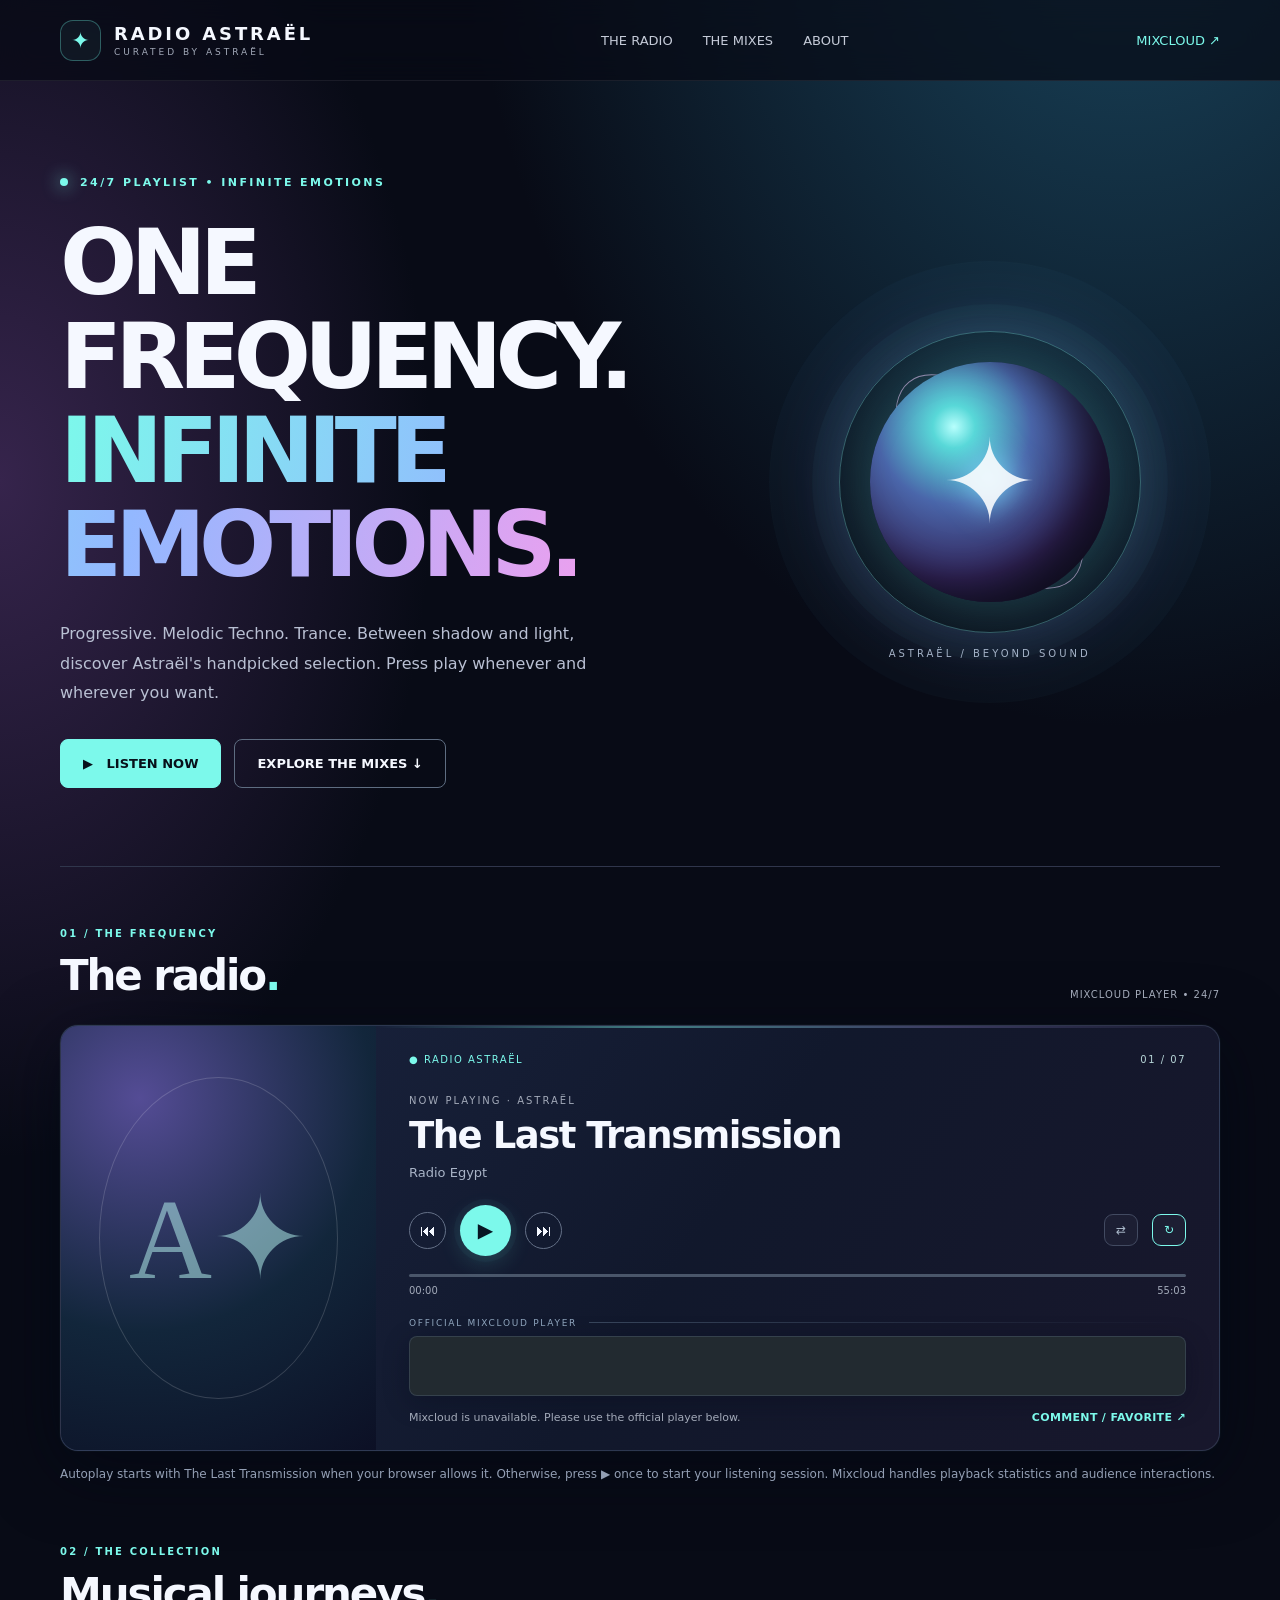
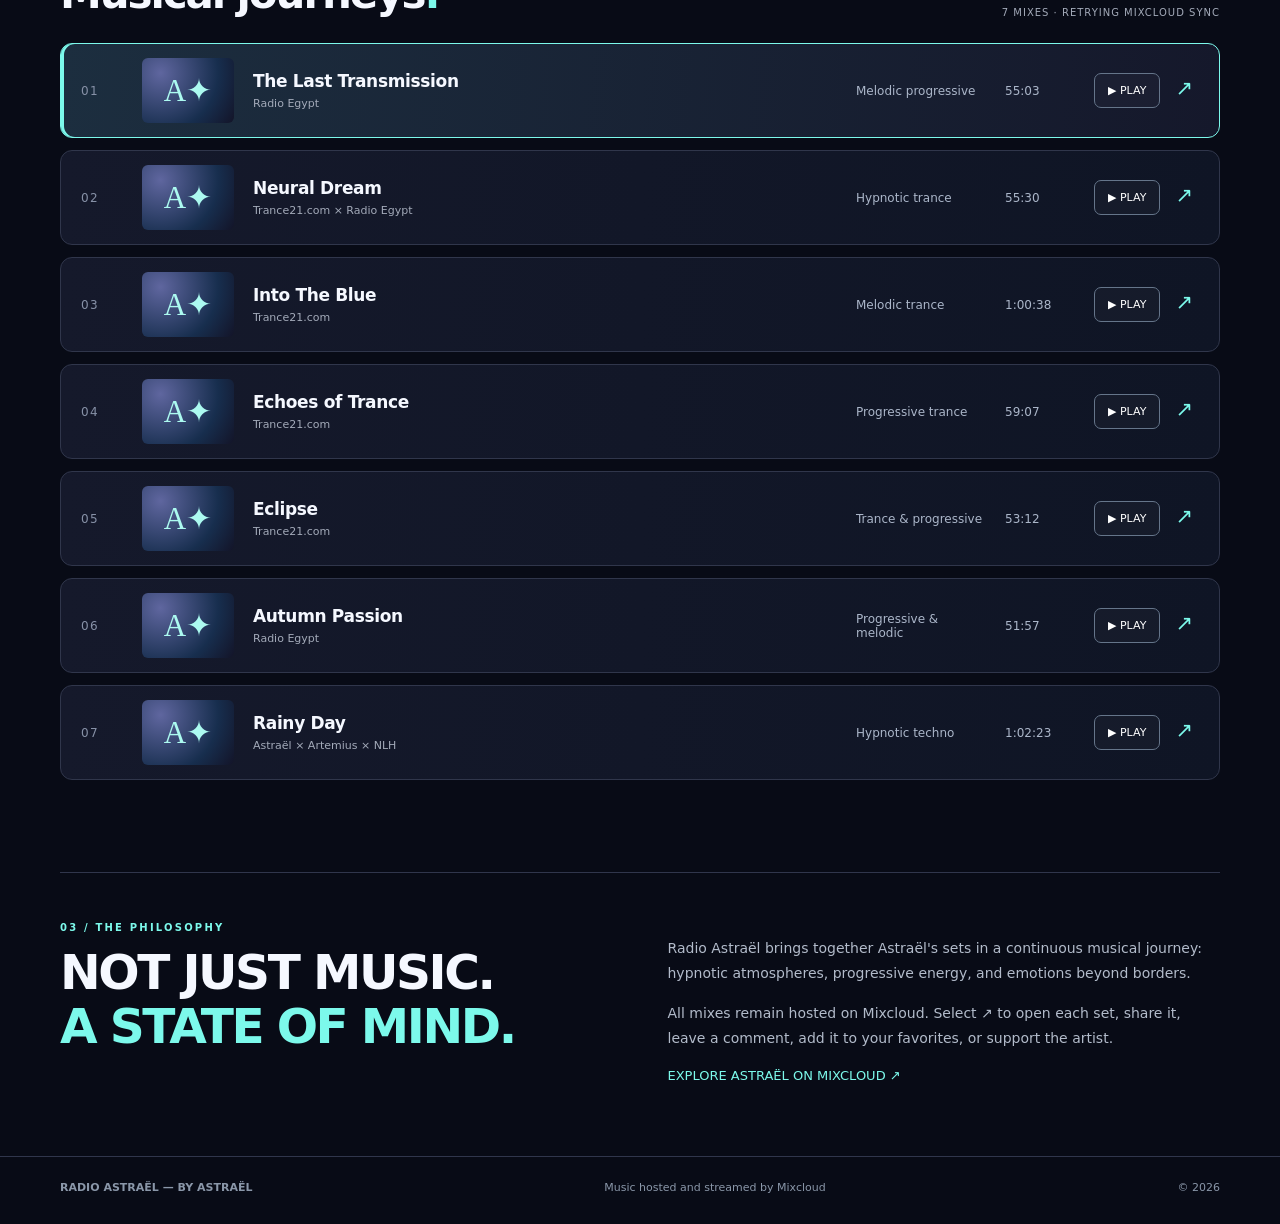
==== commit ba933edd: "Fix Mixcloud player overflow and white blank region using compact native Mini Widget" ====
--- a/index.html
+++ b/index.html
@@ -10,7 +10,7 @@
 <link rel="preconnect" href="https://widget.mixcloud.com">
 <style>
 :root{color-scheme:dark;--bg:#080b16;--panel:#111627;--panel2:#171c30;--muted:#a3aab9;--cyan:#7cf9eb;--pink:#eaa0ef;--line:#30364c;--white:#f5f8ff}
-*{box-sizing:border-box}html{scroll-behavior:smooth}body{margin:0;color:var(--white);font-family:Inter,system-ui,-apple-system,Segoe UI,Arial,sans-serif;background:radial-gradient(ellipse 70% 45% at 88% -8%,#1b4b64 0%,transparent 75%),radial-gradient(ellipse 45% 32% at 0% 17%,#36244c 0%,transparent 75%),var(--bg)}a{color:inherit;text-decoration:none}button{font:inherit;cursor:pointer}button:focus-visible,a:focus-visible{outline:3px solid var(--cyan);outline-offset:4px}header{border-bottom:1px solid #ffffff13;background:#080b16b8;position:sticky;top:0;z-index:5;backdrop-filter:blur(15px)}.wrap{width:min(1160px,92%);margin:auto}.nav{display:flex;align-items:center;justify-content:space-between;min-height:80px;gap:20px}.brand{display:flex;align-items:center;gap:13px}.symbol{border:1px solid #6ef7e852;width:41px;height:41px;display:grid;place-items:center;border-radius:13px;color:var(--cyan);font-size:22px;background:#79f5e40c}.brand strong{font-size:18px;letter-spacing:.16em}.brand small{display:block;font-size:9px;letter-spacing:.33em;color:var(--muted);margin-top:3px}nav{display:flex;gap:30px;color:#c5cbd8;font-size:13px}nav a:hover,.profile:hover{color:var(--cyan)}.profile{font-size:13px;color:var(--cyan)}.hero{padding:95px 0 78px;display:grid;grid-template-columns:1.17fr .83fr;align-items:center;gap:50px}.tag{font-size:11px;letter-spacing:.22em;font-weight:700;color:var(--cyan)}.live{display:inline-block;width:8px;height:8px;background:var(--cyan);border-radius:50%;box-shadow:0 0 17px var(--cyan);margin-right:12px}.hero h1{font-size:clamp(55px,7.1vw,101px);letter-spacing:-.075em;line-height:1.035;margin:27px 0}.hero h1 em{font-style:normal;background:linear-gradient(100deg,var(--cyan),#93b8ff,var(--pink));-webkit-background-clip:text;background-clip:text;color:transparent}.hero p{max-width:560px;color:#b9c0d3;font-size:16px;line-height:1.85}.hero-actions{display:flex;gap:13px;flex-wrap:wrap;margin-top:31px}.btn{display:inline-flex;align-items:center;justify-content:center;padding:15px 22px;min-height:49px;border:1px solid #5e6d81;border-radius:8px;font-size:13px;font-weight:800}.btn-primary{color:#07101a;border-color:var(--cyan);background:var(--cyan)}.btn-primary:hover{background:white}.btn-secondary:hover{border-color:var(--cyan)}.orbit-art{min-height:345px;display:grid;place-items:center;position:relative;isolation:isolate}.orbit-art::before{content:"";position:absolute;width:300px;height:300px;border:1px solid #93ffff4d;border-radius:50%;box-shadow:0 0 0 27px #74f7ff07,0 0 0 70px #70c5ef07,0 0 75px #8a6ee633}.orbit-art::after{content:"";position:absolute;width:255px;height:255px;border:1px solid #e9b9ed99;border-radius:50%;transform:rotate(-39deg) scaleX(.48)}.planet{height:240px;width:240px;border-radius:50%;background:radial-gradient(circle at 35% 27%,#b7fffd 0%,#58d8d8 9%,#4a66aa 33%,#32245a 65%,#11142a 95%);box-shadow:inset -30px -17px 40px #0008,0 0 75px #75f7f747;display:grid;place-items:center;font-size:115px;color:#ffffffde;text-shadow:0 0 30px #7bdbfa;z-index:1}.orbit-caption{position:absolute;bottom:-5px;font-size:10px;letter-spacing:.3em;color:#a5b2c7}.rule{border-top:1px solid var(--line)}section.content{padding-top:55px}.section-heading{display:flex;justify-content:space-between;align-items:end;gap:12px;margin-bottom:25px}.eyebrow{font-size:10px;letter-spacing:.22em;color:var(--cyan);font-weight:700}.section-heading h2{font-size:clamp(26px,3.6vw,42px);letter-spacing:-.05em;margin:10px 0 0}.section-heading h2 span{color:var(--cyan)}.side-note{font-size:10px;letter-spacing:.1em;color:var(--muted);text-align:right}.console{background:linear-gradient(135deg,#1b253a,#111525 61%,#17172b);border:1px solid #424d65;border-radius:18px;display:grid;grid-template-columns:315px 1fr;overflow:hidden;box-shadow:0 20px 80px #0006}.cover{background:radial-gradient(circle at 25% 17%,#544c95,#12263b 55%,#0c1025);position:relative;overflow:hidden;display:grid;place-items:center}.cover::after{content:"";position:absolute;inset:12%;border:1px solid #ffffff29;border-radius:50%;pointer-events:none}.cover .initial{color:#befef8;font-family:Georgia,serif;font-size:115px;opacity:.5}.cover img{position:absolute;width:100%;height:100%;object-fit:cover;display:none}.cover.has-image img{display:block}.console-content{padding:28px 33px 25px}.player-top{display:flex;justify-content:space-between;align-items:center;color:#b6d4d6;font-size:10px;letter-spacing:.15em}.player-top .status{color:var(--cyan)}.current-label{font-size:10px;letter-spacing:.2em;color:var(--muted);margin:30px 0 8px}.current-title{font-size:clamp(24px,3.1vw,37px);margin:0 0 8px;letter-spacing:-.04em}.current-subtitle{margin:0;color:#a9b4c7;font-size:13px}.controls{display:flex;gap:13px;align-items:center;margin:25px 0 18px}.round{height:37px;width:37px;display:grid;place-items:center;background:transparent;color:var(--white);border:1px solid #647087;border-radius:50%;font-size:16px}.round:hover{border-color:var(--cyan);color:var(--cyan)}.play{height:51px;width:51px;border:0;border-radius:50%;background:var(--cyan);color:#071623;font-size:20px}.spacer{flex:1}.mode{padding:8px 11px;background:#ffffff08;color:#aab9ca;border:1px solid #424a61;border-radius:9px;font-size:12px}.mode.active{border-color:var(--cyan);color:var(--cyan)}.progress{height:3px;background:#4a566a;border-radius:5px;overflow:hidden;margin-top:5px}.progress div{height:100%;width:0%;background:linear-gradient(90deg,var(--cyan),var(--pink))}.time{display:flex;justify-content:space-between;font-size:10px;color:var(--muted);margin-top:8px}.iframe-label{margin:18px 0 8px;color:#8fa5bd;font-size:9px;letter-spacing:.19em}.mcframe{display:block;width:100%;height:120px;border:0;border-radius:7px;background:#121a2a}.player-bottom{display:flex;justify-content:space-between;gap:15px;margin-top:11px;align-items:center}.player-bottom p{font-size:11px;color:var(--muted);margin:0;line-height:1.4}.mix-link{font-size:11px;color:var(--cyan);white-space:nowrap}.note{font-size:12px;color:#939fb4;line-height:1.65;margin:14px 0 0}.list{display:grid;gap:12px;margin-top:25px}.item{display:grid;grid-template-columns:42px 92px minmax(150px,1fr) 130px 70px auto;align-items:center;gap:19px;padding:14px 20px;background:linear-gradient(95deg,#15192b,#0f1525);border:1px solid #30364b;border-radius:12px;transition:border-color .2s,transform .2s}.item:hover{border-color:#77dcd48a;transform:translateY(-1px)}.item.selected{border-color:var(--cyan);background:linear-gradient(95deg,#1c2e3f,#15182b)}.idx{font-size:12px;color:#8791a7;letter-spacing:.12em}.thumb{width:92px;height:65px;position:relative;border-radius:6px;background:radial-gradient(circle at 20% 23%,#5f669f,#172e4e 65%,#131428);overflow:hidden;display:grid;place-items:center;color:#acfaf0;font-family:Georgia,serif;font-size:31px}.thumb img{width:100%;height:100%;object-fit:cover;display:none;position:absolute}.thumb.has-image img{display:block}.mix-name{font-size:17px;font-weight:700;letter-spacing:-.02em}.mix-meta{font-size:11px;color:var(--muted);margin-top:6px}.genre,.length{color:#abb6c9;font-size:12px}.actions{display:flex;gap:9px}.tiny-button{border:1px solid #65758a;border-radius:7px;background:#ffffff06;color:white;padding:10px 13px;white-space:nowrap;font-size:11px}.tiny-button:hover{border-color:var(--cyan);color:var(--cyan)}.open-link{font-size:21px;color:var(--cyan);padding:3px 6px}.about{margin-top:92px;padding:49px 0 72px;display:grid;grid-template-columns:1fr 1fr;gap:55px;border-top:1px solid var(--line)}.about h2{font-size:clamp(28px,3.8vw,49px);line-height:1.1;letter-spacing:-.05em;margin:13px 0}.about h2 em{font-style:normal;color:var(--cyan)}.about p{font-size:14px;line-height:1.8;color:#b2bbca}footer{border-top:1px solid var(--line);padding:24px 0 30px;color:#8a97a9;font-size:11px}footer .wrap{display:flex;justify-content:space-between;gap:15px;flex-wrap:wrap}
+*{box-sizing:border-box}html{scroll-behavior:smooth}body{margin:0;color:var(--white);font-family:Inter,system-ui,-apple-system,Segoe UI,Arial,sans-serif;background:radial-gradient(ellipse 70% 45% at 88% -8%,#1b4b64 0%,transparent 75%),radial-gradient(ellipse 45% 32% at 0% 17%,#36244c 0%,transparent 75%),var(--bg)}a{color:inherit;text-decoration:none}button{font:inherit;cursor:pointer}button:focus-visible,a:focus-visible{outline:3px solid var(--cyan);outline-offset:4px}header{border-bottom:1px solid #ffffff13;background:#080b16b8;position:sticky;top:0;z-index:5;backdrop-filter:blur(15px)}.wrap{width:min(1160px,92%);margin:auto}.nav{display:flex;align-items:center;justify-content:space-between;min-height:80px;gap:20px}.brand{display:flex;align-items:center;gap:13px}.symbol{border:1px solid #6ef7e852;width:41px;height:41px;display:grid;place-items:center;border-radius:13px;color:var(--cyan);font-size:22px;background:#79f5e40c}.brand strong{font-size:18px;letter-spacing:.16em}.brand small{display:block;font-size:9px;letter-spacing:.33em;color:var(--muted);margin-top:3px}nav{display:flex;gap:30px;color:#c5cbd8;font-size:13px}nav a:hover,.profile:hover{color:var(--cyan)}.profile{font-size:13px;color:var(--cyan)}.hero{padding:95px 0 78px;display:grid;grid-template-columns:1.17fr .83fr;align-items:center;gap:50px}.tag{font-size:11px;letter-spacing:.22em;font-weight:700;color:var(--cyan)}.live{display:inline-block;width:8px;height:8px;background:var(--cyan);border-radius:50%;box-shadow:0 0 17px var(--cyan);margin-right:12px}.hero h1{font-size:clamp(55px,7.1vw,101px);letter-spacing:-.075em;line-height:1.035;margin:27px 0}.hero h1 em{font-style:normal;background:linear-gradient(100deg,var(--cyan),#93b8ff,var(--pink));-webkit-background-clip:text;background-clip:text;color:transparent}.hero p{max-width:560px;color:#b9c0d3;font-size:16px;line-height:1.85}.hero-actions{display:flex;gap:13px;flex-wrap:wrap;margin-top:31px}.btn{display:inline-flex;align-items:center;justify-content:center;padding:15px 22px;min-height:49px;border:1px solid #5e6d81;border-radius:8px;font-size:13px;font-weight:800}.btn-primary{color:#07101a;border-color:var(--cyan);background:var(--cyan)}.btn-primary:hover{background:white}.btn-secondary:hover{border-color:var(--cyan)}.orbit-art{min-height:345px;display:grid;place-items:center;position:relative;isolation:isolate}.orbit-art::before{content:"";position:absolute;width:300px;height:300px;border:1px solid #93ffff4d;border-radius:50%;box-shadow:0 0 0 27px #74f7ff07,0 0 0 70px #70c5ef07,0 0 75px #8a6ee633}.orbit-art::after{content:"";position:absolute;width:255px;height:255px;border:1px solid #e9b9ed99;border-radius:50%;transform:rotate(-39deg) scaleX(.48)}.planet{height:240px;width:240px;border-radius:50%;background:radial-gradient(circle at 35% 27%,#b7fffd 0%,#58d8d8 9%,#4a66aa 33%,#32245a 65%,#11142a 95%);box-shadow:inset -30px -17px 40px #0008,0 0 75px #75f7f747;display:grid;place-items:center;font-size:115px;color:#ffffffde;text-shadow:0 0 30px #7bdbfa;z-index:1}.orbit-caption{position:absolute;bottom:-5px;font-size:10px;letter-spacing:.3em;color:#a5b2c7}.rule{border-top:1px solid var(--line)}section.content{padding-top:55px}.section-heading{display:flex;justify-content:space-between;align-items:end;gap:12px;margin-bottom:25px}.eyebrow{font-size:10px;letter-spacing:.22em;color:var(--cyan);font-weight:700}.section-heading h2{font-size:clamp(26px,3.6vw,42px);letter-spacing:-.05em;margin:10px 0 0}.section-heading h2 span{color:var(--cyan)}.side-note{font-size:10px;letter-spacing:.1em;color:var(--muted);text-align:right}.console{background:linear-gradient(135deg,#1b253a,#111525 61%,#17172b);border:1px solid #424d65;border-radius:18px;display:grid;grid-template-columns:315px 1fr;overflow:hidden;box-shadow:0 20px 80px #0006}.cover{background:radial-gradient(circle at 25% 17%,#544c95,#12263b 55%,#0c1025);position:relative;overflow:hidden;display:grid;place-items:center}.cover::after{content:"";position:absolute;inset:12%;border:1px solid #ffffff29;border-radius:50%;pointer-events:none}.cover .initial{color:#befef8;font-family:Georgia,serif;font-size:115px;opacity:.5}.cover img{position:absolute;width:100%;height:100%;object-fit:cover;display:none}.cover.has-image img{display:block}.console-content{padding:28px 33px 25px}.player-top{display:flex;justify-content:space-between;align-items:center;color:#b6d4d6;font-size:10px;letter-spacing:.15em}.player-top .status{color:var(--cyan)}.current-label{font-size:10px;letter-spacing:.2em;color:var(--muted);margin:30px 0 8px}.current-title{font-size:clamp(24px,3.1vw,37px);margin:0 0 8px;letter-spacing:-.04em}.current-subtitle{margin:0;color:#a9b4c7;font-size:13px}.controls{display:flex;gap:13px;align-items:center;margin:25px 0 18px}.round{height:37px;width:37px;display:grid;place-items:center;background:transparent;color:var(--white);border:1px solid #647087;border-radius:50%;font-size:16px}.round:hover{border-color:var(--cyan);color:var(--cyan)}.play{height:51px;width:51px;border:0;border-radius:50%;background:var(--cyan);color:#071623;font-size:20px}.spacer{flex:1}.mode{padding:8px 11px;background:#ffffff08;color:#aab9ca;border:1px solid #424a61;border-radius:9px;font-size:12px}.mode.active{border-color:var(--cyan);color:var(--cyan)}.progress{height:3px;background:#4a566a;border-radius:5px;overflow:hidden;margin-top:5px}.progress div{height:100%;width:0%;background:linear-gradient(90deg,var(--cyan),var(--pink))}.time{display:flex;justify-content:space-between;font-size:10px;color:var(--muted);margin-top:8px}.iframe-label{margin:18px 0 8px;color:#8fa5bd;font-size:9px;letter-spacing:.19em}.mcframe{display:block;width:100%;height:60px;border:0;border-radius:8px;background:#222a30;overflow:hidden}.player-bottom{display:flex;justify-content:space-between;gap:15px;margin-top:11px;align-items:center}.player-bottom p{font-size:11px;color:var(--muted);margin:0;line-height:1.4}.mix-link{font-size:11px;color:var(--cyan);white-space:nowrap}.note{font-size:12px;color:#939fb4;line-height:1.65;margin:14px 0 0}.list{display:grid;gap:12px;margin-top:25px}.item{display:grid;grid-template-columns:42px 92px minmax(150px,1fr) 130px 70px auto;align-items:center;gap:19px;padding:14px 20px;background:linear-gradient(95deg,#15192b,#0f1525);border:1px solid #30364b;border-radius:12px;transition:border-color .2s,transform .2s}.item:hover{border-color:#77dcd48a;transform:translateY(-1px)}.item.selected{border-color:var(--cyan);background:linear-gradient(95deg,#1c2e3f,#15182b)}.idx{font-size:12px;color:#8791a7;letter-spacing:.12em}.thumb{width:92px;height:65px;position:relative;border-radius:6px;background:radial-gradient(circle at 20% 23%,#5f669f,#172e4e 65%,#131428);overflow:hidden;display:grid;place-items:center;color:#acfaf0;font-family:Georgia,serif;font-size:31px}.thumb img{width:100%;height:100%;object-fit:cover;display:none;position:absolute}.thumb.has-image img{display:block}.mix-name{font-size:17px;font-weight:700;letter-spacing:-.02em}.mix-meta{font-size:11px;color:var(--muted);margin-top:6px}.genre,.length{color:#abb6c9;font-size:12px}.actions{display:flex;gap:9px}.tiny-button{border:1px solid #65758a;border-radius:7px;background:#ffffff06;color:white;padding:10px 13px;white-space:nowrap;font-size:11px}.tiny-button:hover{border-color:var(--cyan);color:var(--cyan)}.open-link{font-size:21px;color:var(--cyan);padding:3px 6px}.about{margin-top:92px;padding:49px 0 72px;display:grid;grid-template-columns:1fr 1fr;gap:55px;border-top:1px solid var(--line)}.about h2{font-size:clamp(28px,3.8vw,49px);line-height:1.1;letter-spacing:-.05em;margin:13px 0}.about h2 em{font-style:normal;color:var(--cyan)}.about p{font-size:14px;line-height:1.8;color:#b2bbca}footer{border-top:1px solid var(--line);padding:24px 0 30px;color:#8a97a9;font-size:11px}footer .wrap{display:flex;justify-content:space-between;gap:15px;flex-wrap:wrap}
 @media(max-width:950px){.hero{grid-template-columns:1fr 280px;gap:5px;padding:65px 0}.orbit-art{transform:scale(.78)}.console{grid-template-columns:240px 1fr}.item{grid-template-columns:25px 80px minmax(100px,1fr) 65px auto;gap:10px}.thumb{width:80px;height:60px}.genre{display:none}.side-note{display:none}}
 @media(max-width:670px){.wrap{width:91%}nav{display:none}.profile{font-size:11px}.brand strong{font-size:14px}.hero{display:block;padding:58px 0 52px}.hero h1{font-size:clamp(48px,12vw,77px)}.orbit-art{display:none}.section-heading{align-items:start}.console{grid-template-columns:1fr}.cover{height:235px}.console-content{padding:23px 19px}.player-bottom{display:block}.mix-link{display:block;margin-top:9px}.item{grid-template-columns:18px 64px minmax(80px,1fr) auto;padding:11px 10px;gap:9px}.thumb{width:64px;height:62px}.mix-name{font-size:14px}.mix-meta{font-size:10px}.length{display:none}.actions{flex-direction:column;align-items:center;gap:0}.tiny-button{padding:7px 9px}.about{grid-template-columns:1fr;gap:5px;margin-top:62px}.hero p{font-size:14px}}
 @media(prefers-reduced-motion:reduce){*,*:before,*:after{scroll-behavior:auto!important;transition:none!important}}
@@ -25,7 +25,7 @@
 .round,.mode{transition:background .16s ease,border-color .16s ease,transform .16s ease}
 .round:hover,.mode:hover{background:#7cf9eb0b;transform:translateY(-1px)}
 .controls{gap:14px}
-.mcframe{height:126px;border:1px solid #61738a50;border-radius:11px;box-shadow:0 7px 26px #05091850}
+.mcframe{height:60px;border:1px solid #61738a50;border-radius:8px;box-shadow:0 7px 26px #05091850}
 .iframe-label{margin-top:22px;display:flex;gap:12px;align-items:center}
 .iframe-label::after{content:"";flex:1;height:1px;background:linear-gradient(90deg,#50627999,transparent)}
 .mcframe.needs-interaction{outline:2px solid #7cf9eb80;outline-offset:3px}
@@ -33,7 +33,7 @@
 .mix-link{font-weight:800;letter-spacing:.03em}
 .item{transition:transform .18s ease,border-color .18s ease,background .18s ease}
 .item.selected{box-shadow:inset 3px 0 #7cf9eb}
-@media(max-width:670px){.console-content{padding:24px 18px}.controls{gap:11px}.mcframe{height:134px}}
+@media(max-width:670px){.console-content{padding:24px 18px}.controls{gap:11px}.mcframe{height:60px}}
 @media(prefers-reduced-motion:reduce){.play,.round,.mode,.item{transition:none!important}}
 </style>
 </head>
@@ -43,7 +43,7 @@
 <section class="hero"><div><div class="tag"><span class="live"></span>24/7 PLAYLIST • INFINITE EMOTIONS</div><h1>ONE<br>FREQUENCY.<br><em>INFINITE<br>EMOTIONS.</em></h1><p>Progressive. Melodic Techno. Trance. Between shadow and light, discover Astraël's handpicked selection. Press play whenever and wherever you want.</p><div class="hero-actions"><a class="btn btn-primary" href="#radio">▶ &nbsp; LISTEN NOW</a><a class="btn btn-secondary" href="#selection">EXPLORE THE MIXES ↓</a></div></div><div class="orbit-art" aria-hidden="true"><div class="planet">✦</div><div class="orbit-caption">ASTRAËL / BEYOND SOUND</div></div></section>
 <div class="rule"></div>
 <section id="radio" class="content"><div class="section-heading"><div><span class="eyebrow">01 / THE FREQUENCY</span><h2>The radio<span>.</span></h2></div><span class="side-note">MIXCLOUD PLAYER • 24/7</span></div>
-<div class="console"><div id="largeCover" class="cover"><span class="initial">A✦</span><img id="nowImage" alt="Cover art for the selected mix"></div><div class="console-content"><div class="player-top"><span class="status">● RADIO ASTRAËL</span><span id="counter">01 / 07</span></div><div class="current-label">NOW PLAYING · ASTRAËL</div><h3 id="nowTitle" class="current-title">The Last Transmission</h3><p class="current-subtitle" id="nowDescription">Radio Egypt</p><div class="controls"><button id="prev" class="round" type="button" aria-label="Previous mix">⏮</button><button id="play" class="play" type="button" aria-label="Play or pause">▶</button><button id="next" class="round" type="button" aria-label="Next mix">⏭</button><span class="spacer"></span><button id="shuffle" class="mode" type="button" aria-pressed="false" title="Shuffle playback">⇄</button><button id="repeat" class="mode active" type="button" aria-pressed="true" title="Repeat playlist">↻</button></div><div class="progress"><div id="progress"></div></div><div class="time"><span id="position">00:00</span><span id="duration">--:--</span></div><div class="iframe-label">OFFICIAL MIXCLOUD PLAYER</div><iframe class="mcframe" id="widget" title="Listen to Astraël on Mixcloud" allow="autoplay" loading="eager" src="https://www.mixcloud.com/widget/iframe/?hide_cover=0&mini=0&light=0&autoplay=1&feed=%2FAstrael%2Fastrael-the-last-transmission-on-dj-power-power-mix-radio-egypt-15%2F"></iframe><div class="player-bottom"><p id="status" role="status" aria-live="polite">Starting with The Last Transmission… If your browser blocks autoplay, press ▶.</p><a id="openTrack" class="mix-link" href="https://www.mixcloud.com/Astrael/astra%C3%ABl-neural-dream-radio-egypt-trance21com/" target="_blank" rel="noopener noreferrer">COMMENT / FAVORITE ↗</a></div></div></div><p class="note">Autoplay starts with The Last Transmission when your browser allows it. Otherwise, press ▶ once to start your listening session. Mixcloud handles playback statistics and audience interactions.</p></section>
+<div class="console"><div id="largeCover" class="cover"><span class="initial">A✦</span><img id="nowImage" alt="Cover art for the selected mix"></div><div class="console-content"><div class="player-top"><span class="status">● RADIO ASTRAËL</span><span id="counter">01 / 07</span></div><div class="current-label">NOW PLAYING · ASTRAËL</div><h3 id="nowTitle" class="current-title">The Last Transmission</h3><p class="current-subtitle" id="nowDescription">Radio Egypt</p><div class="controls"><button id="prev" class="round" type="button" aria-label="Previous mix">⏮</button><button id="play" class="play" type="button" aria-label="Play or pause">▶</button><button id="next" class="round" type="button" aria-label="Next mix">⏭</button><span class="spacer"></span><button id="shuffle" class="mode" type="button" aria-pressed="false" title="Shuffle playback">⇄</button><button id="repeat" class="mode active" type="button" aria-pressed="true" title="Repeat playlist">↻</button></div><div class="progress"><div id="progress"></div></div><div class="time"><span id="position">00:00</span><span id="duration">--:--</span></div><div class="iframe-label">OFFICIAL MIXCLOUD PLAYER</div><iframe class="mcframe" id="widget" title="Listen to Astraël on Mixcloud" allow="autoplay" scrolling="no" loading="eager" src="https://www.mixcloud.com/widget/iframe/?hide_cover=1&hide_artwork=1&mini=1&light=0&autoplay=1&feed=%2FAstrael%2Fastrael-the-last-transmission-on-dj-power-power-mix-radio-egypt-15%2F"></iframe><div class="player-bottom"><p id="status" role="status" aria-live="polite">Starting with The Last Transmission… If your browser blocks autoplay, press ▶.</p><a id="openTrack" class="mix-link" href="https://www.mixcloud.com/Astrael/astra%C3%ABl-neural-dream-radio-egypt-trance21com/" target="_blank" rel="noopener noreferrer">COMMENT / FAVORITE ↗</a></div></div></div><p class="note">Autoplay starts with The Last Transmission when your browser allows it. Otherwise, press ▶ once to start your listening session. Mixcloud handles playback statistics and audience interactions.</p></section>
 <section id="selection" class="content"><div class="section-heading"><div><span class="eyebrow">02 / THE COLLECTION</span><h2>Musical journeys<span>.</span></h2></div><span class="side-note" id="catalog-total" aria-live="polite">7 MIXES · SYNCING WITH MIXCLOUD…</span></div><div id="playlist" class="list" aria-label="Selected mixes"></div></section>
 <section id="about" class="about"><div><div class="eyebrow">03 / THE PHILOSOPHY</div><h2>NOT JUST MUSIC.<br><em>A STATE OF MIND.</em></h2></div><div><p>Radio Astraël brings together Astraël's sets in a continuous musical journey: hypnotic atmospheres, progressive energy, and emotions beyond borders.</p><p>All mixes remain hosted on Mixcloud. Select ↗ to open each set, share it, leave a comment, add it to your favorites, or support the artist.</p><a class="profile" href="https://www.mixcloud.com/Astrael/" target="_blank" rel="noopener noreferrer">EXPLORE ASTRAËL ON MIXCLOUD ↗</a></div></section>
 </main><footer><div class="wrap"><strong>RADIO ASTRAËL — BY ASTRAËL</strong><span>Music hosted and streamed by Mixcloud</span><span>© <span id="year">2026</span></span></div></footer>
@@ -67,7 +67,7 @@
 var idx=0,ready=false,playing=false,loop=true,shuffle=false,w=null;
 var frame=el("widget"), pendingPlay=false, autoTried=false, generation=0, rebindOnLoad=false, monitor=null, sessionStarted=false;
 function key(url){return decodeURIComponent(new URL(url).pathname);}
-function iframeUrl(url,autoplay){return "https://www.mixcloud.com/widget/iframe/?hide_cover=0&mini=0&light=0&autoplay="+(autoplay?"1":"0")+"&feed="+encodeURIComponent(key(url));}
+function iframeUrl(url,autoplay){return "https://www.mixcloud.com/widget/iframe/?hide_cover=1&hide_artwork=1&mini=1&light=0&autoplay="+(autoplay?"1":"0")+"&feed="+encodeURIComponent(key(url));}
 function clock(s){if(!Number.isFinite(+s))return "--:--";s=Math.floor(Math.max(0,s));return s>=3600?Math.floor(s/3600)+":"+String(Math.floor(s%3600/60)).padStart(2,"0")+":"+String(s%60).padStart(2,"0"):String(Math.floor(s/60)).padStart(2,"0")+":"+String(s%60).padStart(2,"0");}
 function status(t){el("status").textContent=t;}
 function refreshButtons(){
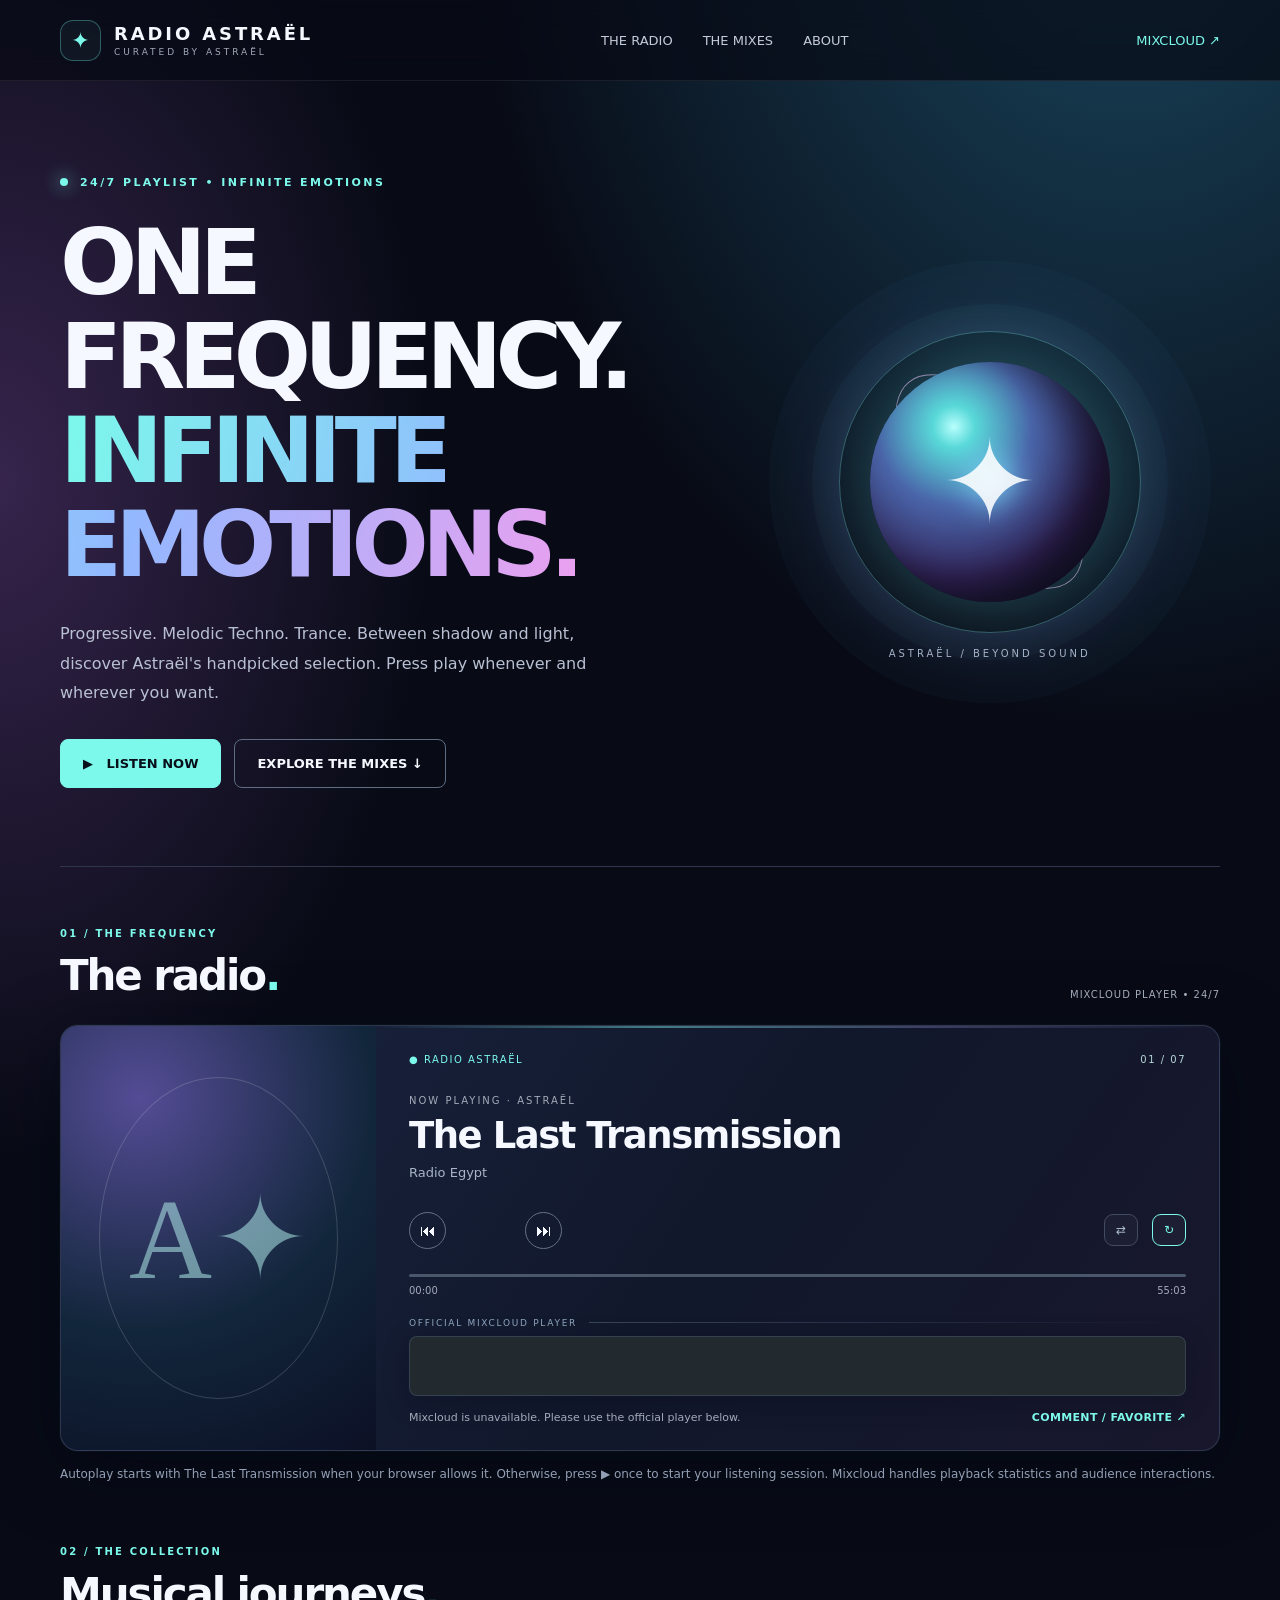
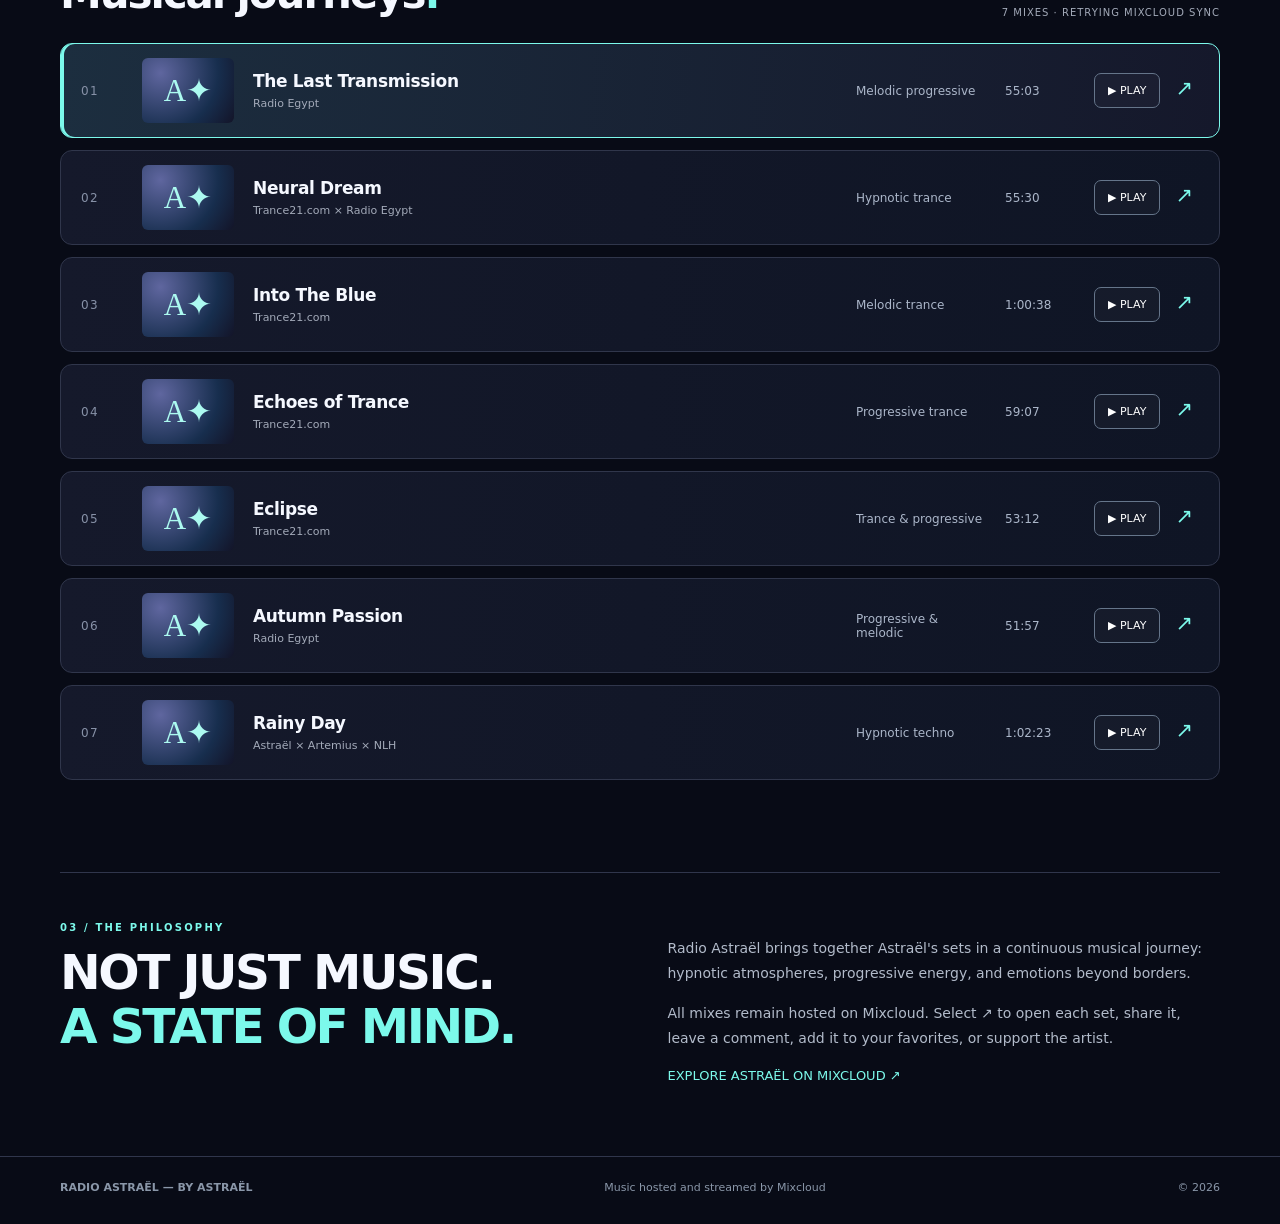
==== commit 8126f075: "Hide only turquoise Play control, preserving previous and next positions" ====
--- a/index.html
+++ b/index.html
@@ -35,6 +35,7 @@
 .item.selected{box-shadow:inset 3px 0 #7cf9eb}
 @media(max-width:670px){.console-content{padding:24px 18px}.controls{gap:11px}.mcframe{height:60px}}
 @media(prefers-reduced-motion:reduce){.play,.round,.mode,.item{transition:none!important}}
+#play{visibility:hidden!important;pointer-events:none!important}
 </style>
 </head>
 <body>
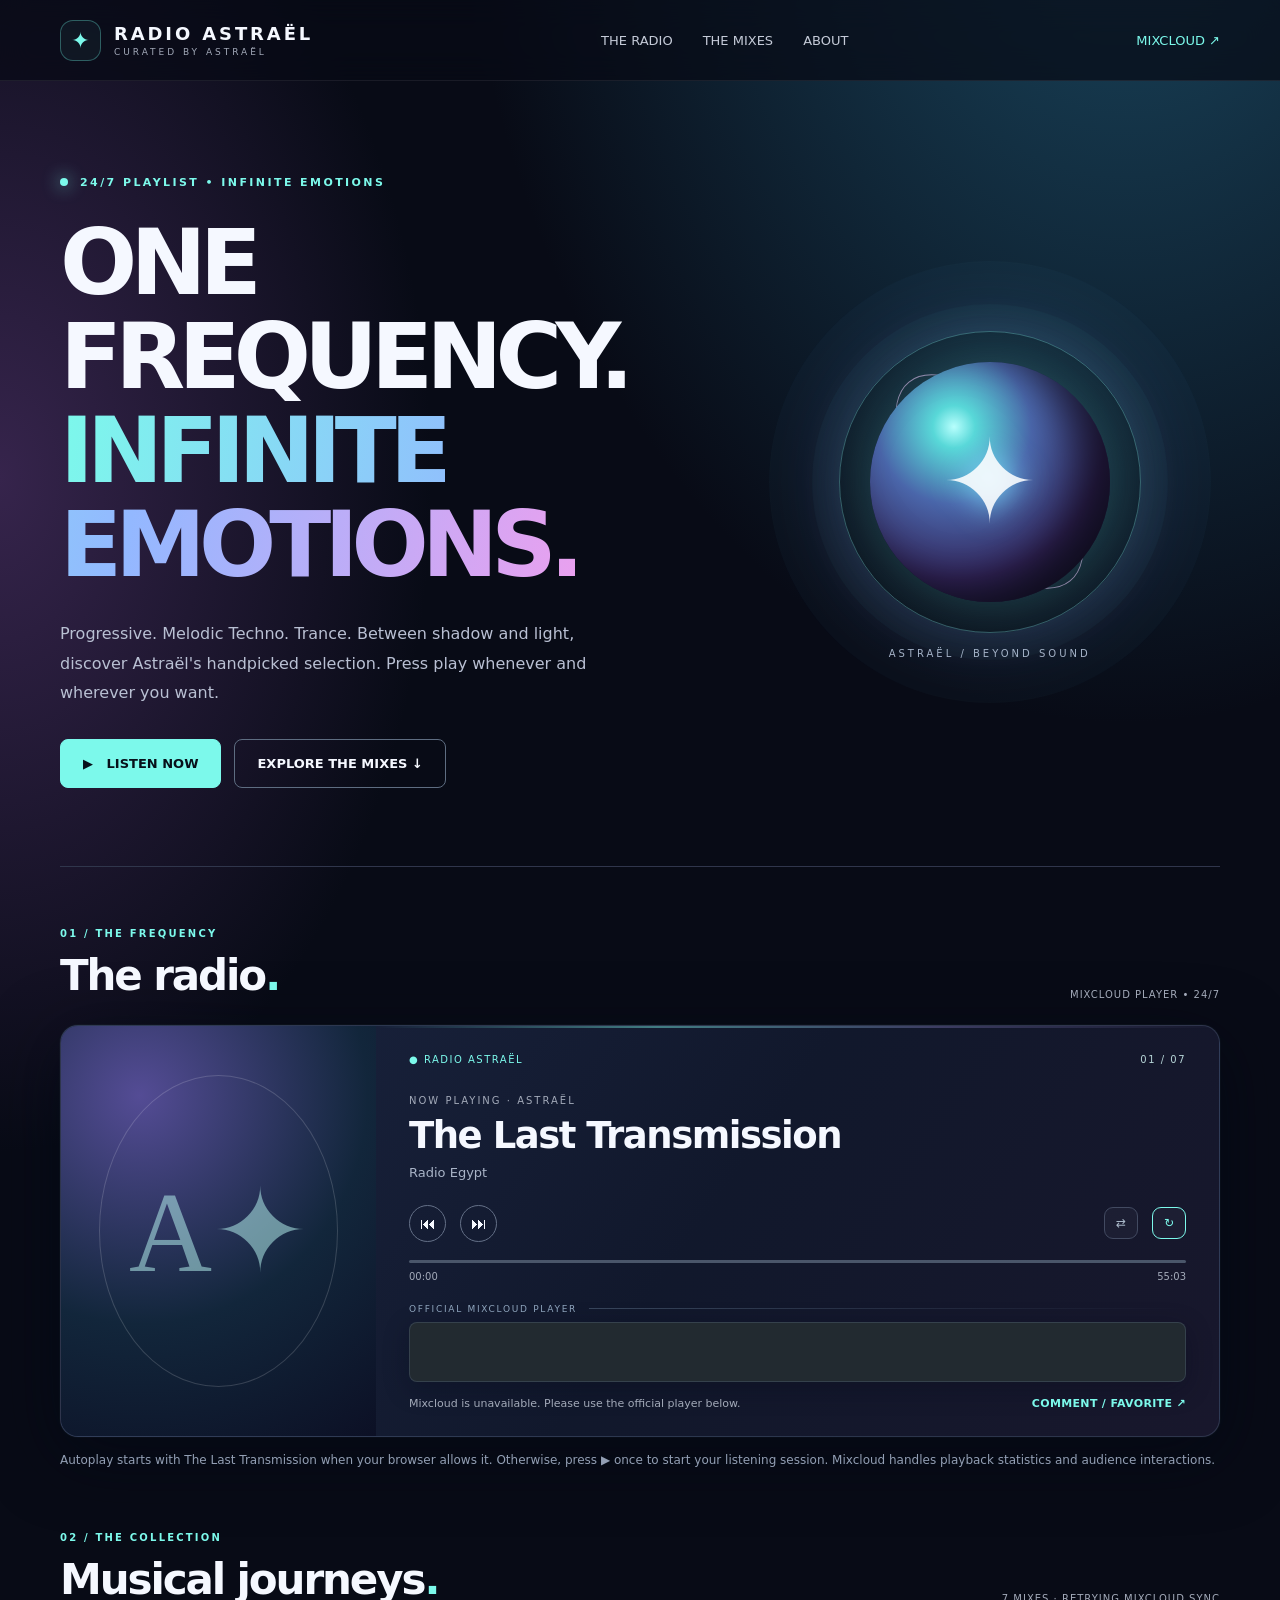
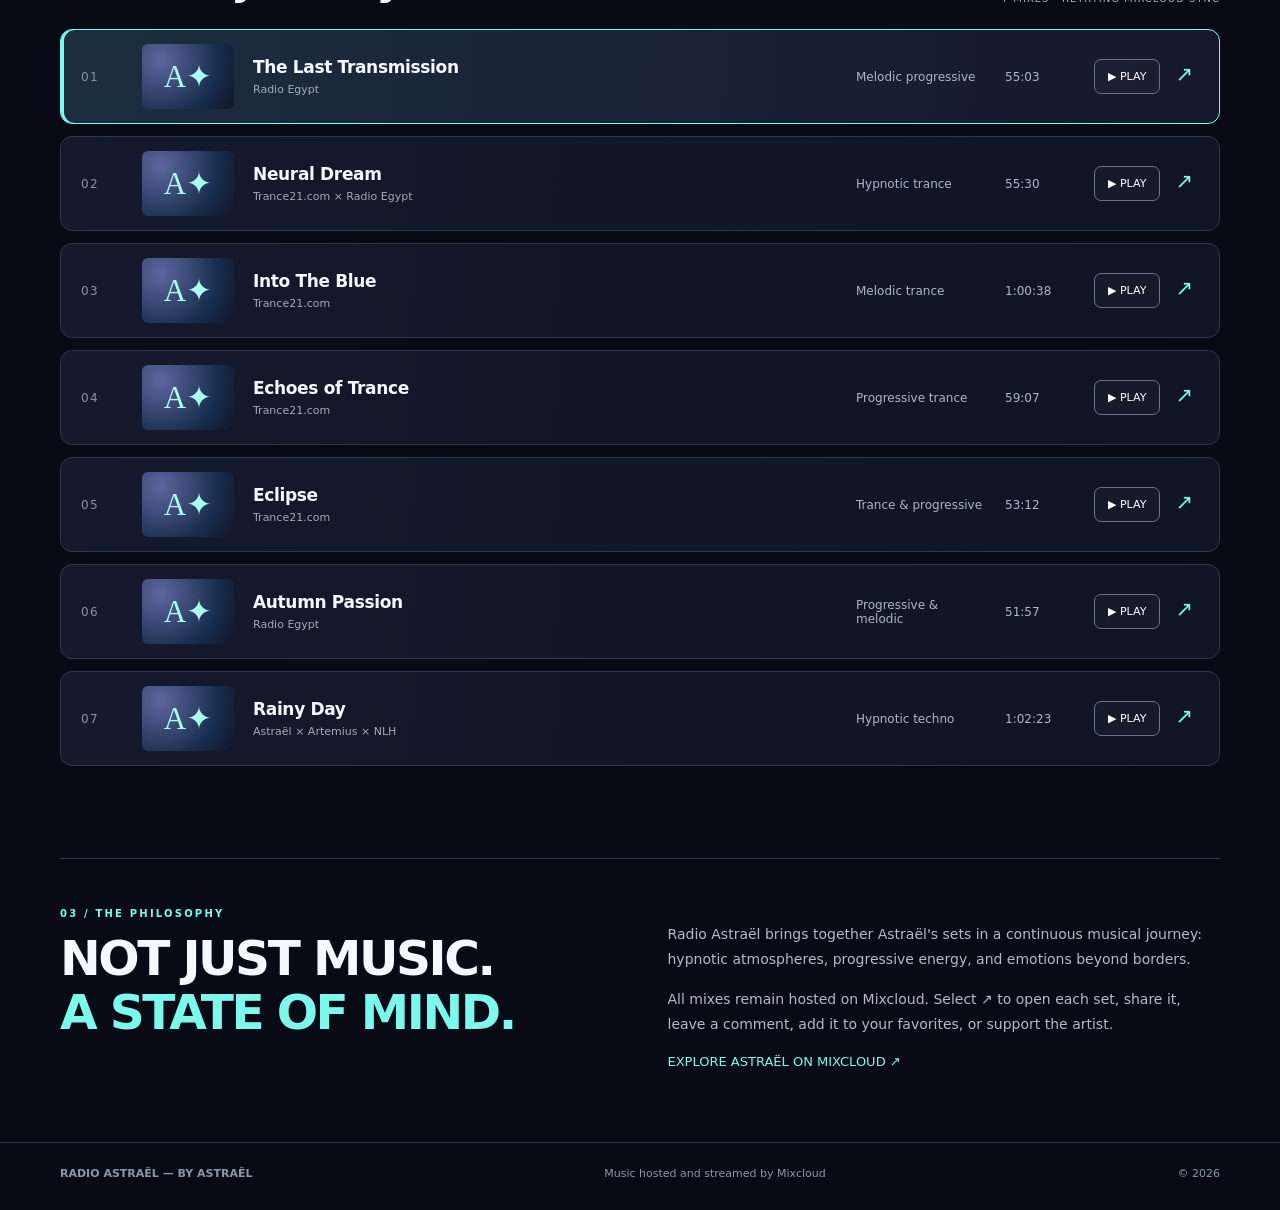
==== commit 4a0bdb43: "Remove invisible Play button gap while keeping previous next and right controls" ====
--- a/index.html
+++ b/index.html
@@ -35,7 +35,8 @@
 .item.selected{box-shadow:inset 3px 0 #7cf9eb}
 @media(max-width:670px){.console-content{padding:24px 18px}.controls{gap:11px}.mcframe{height:60px}}
 @media(prefers-reduced-motion:reduce){.play,.round,.mode,.item{transition:none!important}}
-#play{visibility:hidden!important;pointer-events:none!important}
+#play{display:none!important}
+.controls .spacer{flex:0 0 auto!important;width:0!important;margin-left:auto!important}
 </style>
 </head>
 <body>
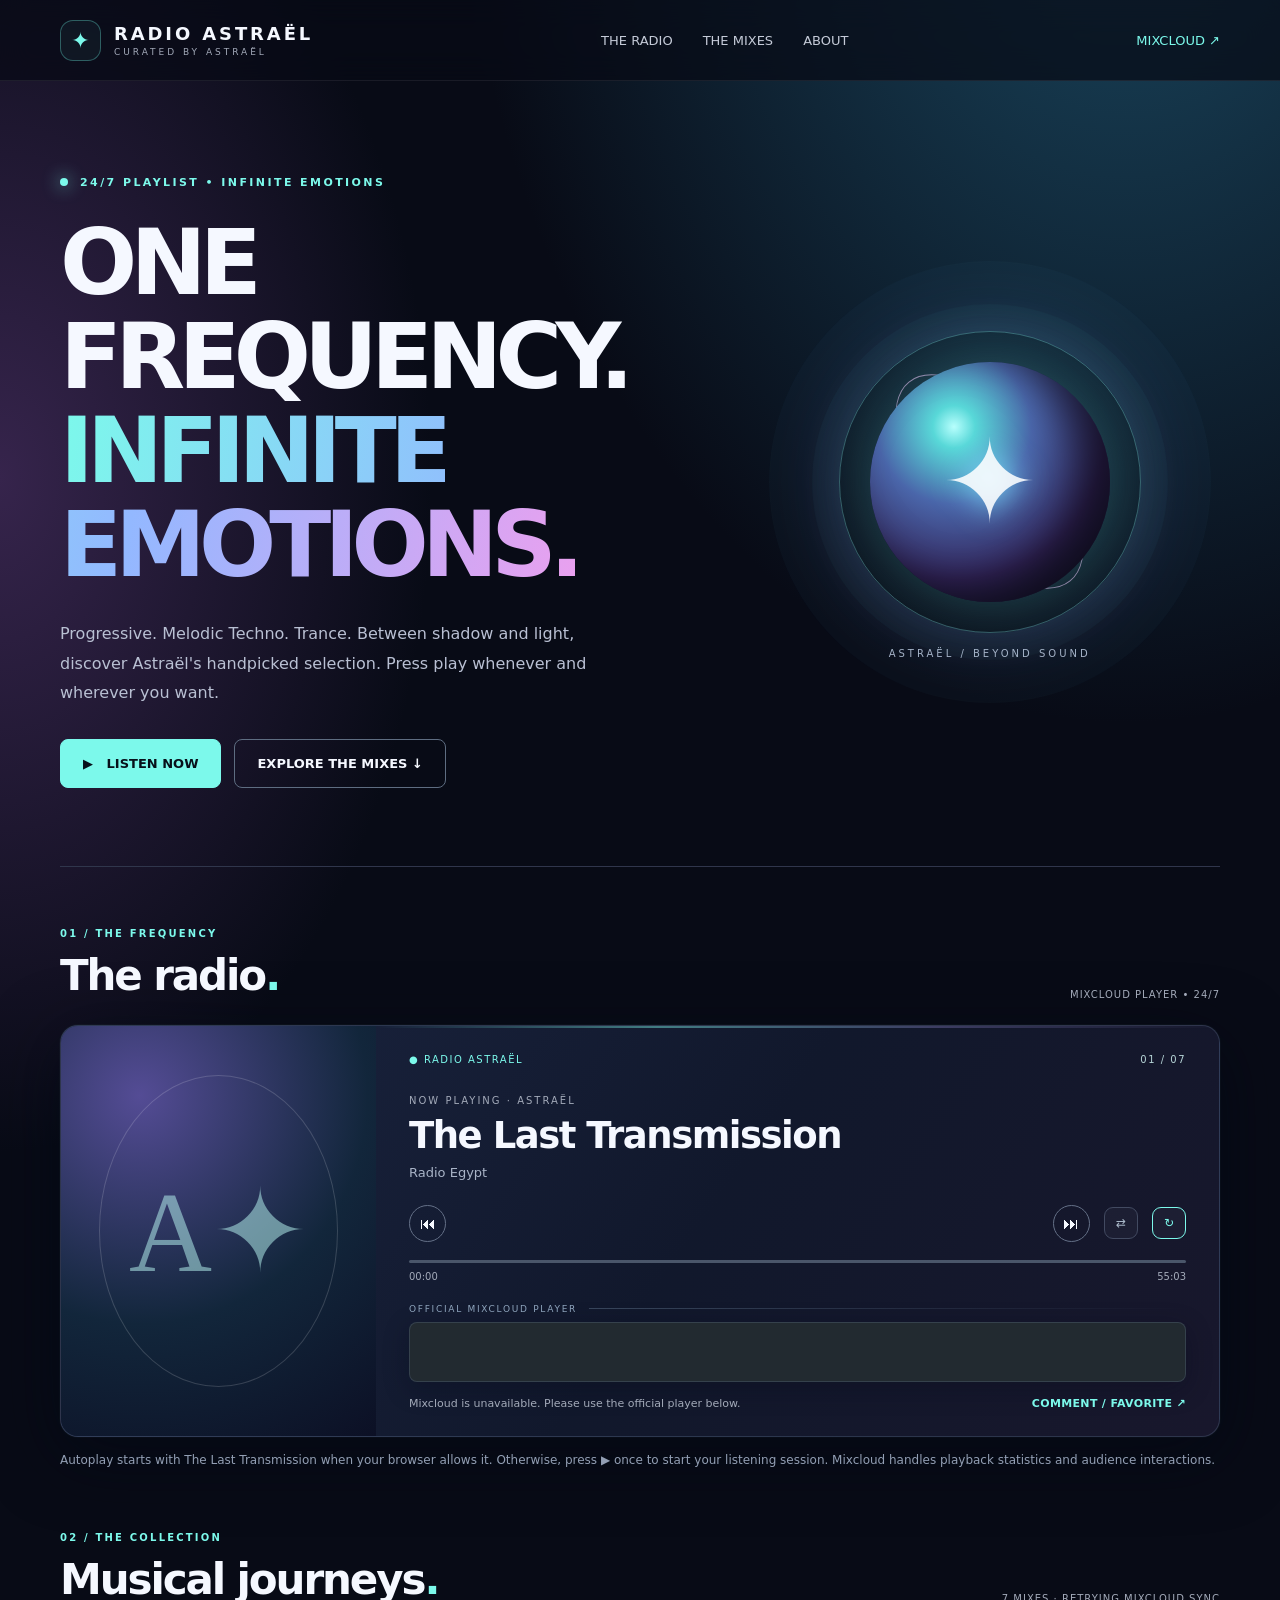
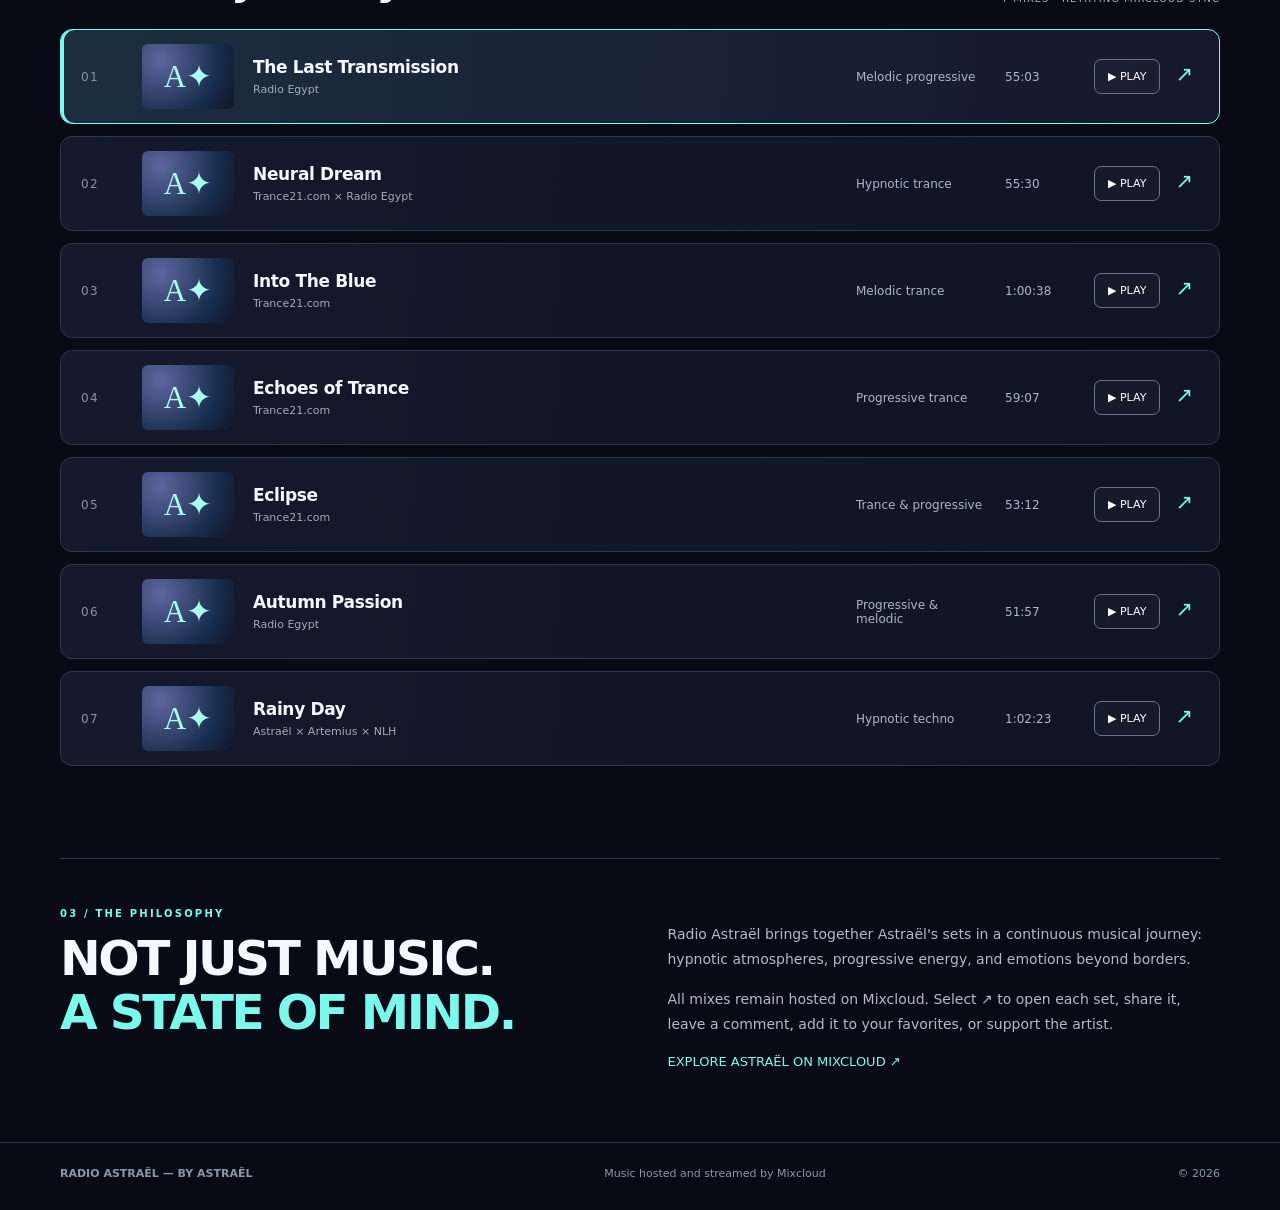
==== commit e28f0584: "Move Forward control to far right just before shuffle, leaving Previous at left" ====
--- a/index.html
+++ b/index.html
@@ -45,7 +45,7 @@
 <section class="hero"><div><div class="tag"><span class="live"></span>24/7 PLAYLIST • INFINITE EMOTIONS</div><h1>ONE<br>FREQUENCY.<br><em>INFINITE<br>EMOTIONS.</em></h1><p>Progressive. Melodic Techno. Trance. Between shadow and light, discover Astraël's handpicked selection. Press play whenever and wherever you want.</p><div class="hero-actions"><a class="btn btn-primary" href="#radio">▶ &nbsp; LISTEN NOW</a><a class="btn btn-secondary" href="#selection">EXPLORE THE MIXES ↓</a></div></div><div class="orbit-art" aria-hidden="true"><div class="planet">✦</div><div class="orbit-caption">ASTRAËL / BEYOND SOUND</div></div></section>
 <div class="rule"></div>
 <section id="radio" class="content"><div class="section-heading"><div><span class="eyebrow">01 / THE FREQUENCY</span><h2>The radio<span>.</span></h2></div><span class="side-note">MIXCLOUD PLAYER • 24/7</span></div>
-<div class="console"><div id="largeCover" class="cover"><span class="initial">A✦</span><img id="nowImage" alt="Cover art for the selected mix"></div><div class="console-content"><div class="player-top"><span class="status">● RADIO ASTRAËL</span><span id="counter">01 / 07</span></div><div class="current-label">NOW PLAYING · ASTRAËL</div><h3 id="nowTitle" class="current-title">The Last Transmission</h3><p class="current-subtitle" id="nowDescription">Radio Egypt</p><div class="controls"><button id="prev" class="round" type="button" aria-label="Previous mix">⏮</button><button id="play" class="play" type="button" aria-label="Play or pause">▶</button><button id="next" class="round" type="button" aria-label="Next mix">⏭</button><span class="spacer"></span><button id="shuffle" class="mode" type="button" aria-pressed="false" title="Shuffle playback">⇄</button><button id="repeat" class="mode active" type="button" aria-pressed="true" title="Repeat playlist">↻</button></div><div class="progress"><div id="progress"></div></div><div class="time"><span id="position">00:00</span><span id="duration">--:--</span></div><div class="iframe-label">OFFICIAL MIXCLOUD PLAYER</div><iframe class="mcframe" id="widget" title="Listen to Astraël on Mixcloud" allow="autoplay" scrolling="no" loading="eager" src="https://www.mixcloud.com/widget/iframe/?hide_cover=1&hide_artwork=1&mini=1&light=0&autoplay=1&feed=%2FAstrael%2Fastrael-the-last-transmission-on-dj-power-power-mix-radio-egypt-15%2F"></iframe><div class="player-bottom"><p id="status" role="status" aria-live="polite">Starting with The Last Transmission… If your browser blocks autoplay, press ▶.</p><a id="openTrack" class="mix-link" href="https://www.mixcloud.com/Astrael/astra%C3%ABl-neural-dream-radio-egypt-trance21com/" target="_blank" rel="noopener noreferrer">COMMENT / FAVORITE ↗</a></div></div></div><p class="note">Autoplay starts with The Last Transmission when your browser allows it. Otherwise, press ▶ once to start your listening session. Mixcloud handles playback statistics and audience interactions.</p></section>
+<div class="console"><div id="largeCover" class="cover"><span class="initial">A✦</span><img id="nowImage" alt="Cover art for the selected mix"></div><div class="console-content"><div class="player-top"><span class="status">● RADIO ASTRAËL</span><span id="counter">01 / 07</span></div><div class="current-label">NOW PLAYING · ASTRAËL</div><h3 id="nowTitle" class="current-title">The Last Transmission</h3><p class="current-subtitle" id="nowDescription">Radio Egypt</p><div class="controls"><button id="prev" class="round" type="button" aria-label="Previous mix">⏮</button><button id="play" class="play" type="button" aria-label="Play or pause">▶</button><span class="spacer"></span><button id="next" class="round" type="button" aria-label="Next mix">⏭</button><button id="shuffle" class="mode" type="button" aria-pressed="false" title="Shuffle playback">⇄</button><button id="repeat" class="mode active" type="button" aria-pressed="true" title="Repeat playlist">↻</button></div><div class="progress"><div id="progress"></div></div><div class="time"><span id="position">00:00</span><span id="duration">--:--</span></div><div class="iframe-label">OFFICIAL MIXCLOUD PLAYER</div><iframe class="mcframe" id="widget" title="Listen to Astraël on Mixcloud" allow="autoplay" scrolling="no" loading="eager" src="https://www.mixcloud.com/widget/iframe/?hide_cover=1&hide_artwork=1&mini=1&light=0&autoplay=1&feed=%2FAstrael%2Fastrael-the-last-transmission-on-dj-power-power-mix-radio-egypt-15%2F"></iframe><div class="player-bottom"><p id="status" role="status" aria-live="polite">Starting with The Last Transmission… If your browser blocks autoplay, press ▶.</p><a id="openTrack" class="mix-link" href="https://www.mixcloud.com/Astrael/astra%C3%ABl-neural-dream-radio-egypt-trance21com/" target="_blank" rel="noopener noreferrer">COMMENT / FAVORITE ↗</a></div></div></div><p class="note">Autoplay starts with The Last Transmission when your browser allows it. Otherwise, press ▶ once to start your listening session. Mixcloud handles playback statistics and audience interactions.</p></section>
 <section id="selection" class="content"><div class="section-heading"><div><span class="eyebrow">02 / THE COLLECTION</span><h2>Musical journeys<span>.</span></h2></div><span class="side-note" id="catalog-total" aria-live="polite">7 MIXES · SYNCING WITH MIXCLOUD…</span></div><div id="playlist" class="list" aria-label="Selected mixes"></div></section>
 <section id="about" class="about"><div><div class="eyebrow">03 / THE PHILOSOPHY</div><h2>NOT JUST MUSIC.<br><em>A STATE OF MIND.</em></h2></div><div><p>Radio Astraël brings together Astraël's sets in a continuous musical journey: hypnotic atmospheres, progressive energy, and emotions beyond borders.</p><p>All mixes remain hosted on Mixcloud. Select ↗ to open each set, share it, leave a comment, add it to your favorites, or support the artist.</p><a class="profile" href="https://www.mixcloud.com/Astrael/" target="_blank" rel="noopener noreferrer">EXPLORE ASTRAËL ON MIXCLOUD ↗</a></div></section>
 </main><footer><div class="wrap"><strong>RADIO ASTRAËL — BY ASTRAËL</strong><span>Music hosted and streamed by Mixcloud</span><span>© <span id="year">2026</span></span></div></footer>
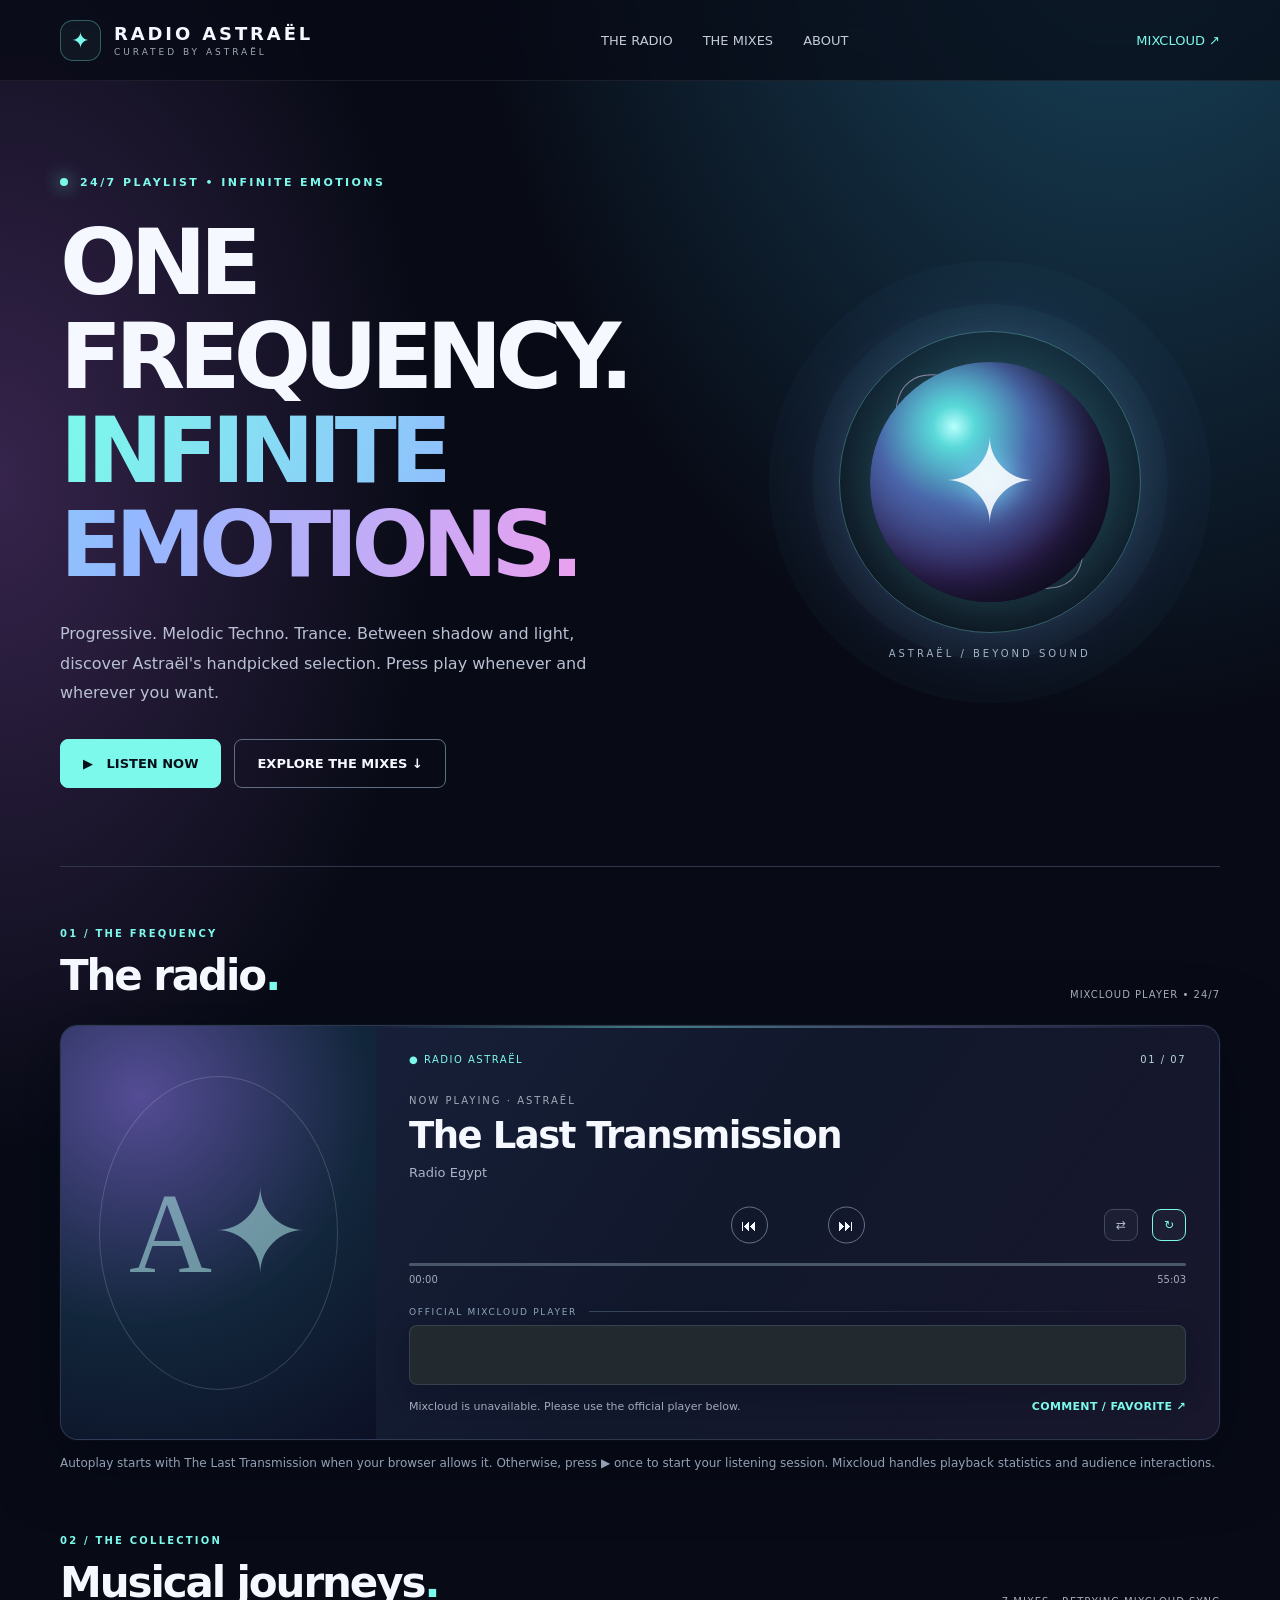
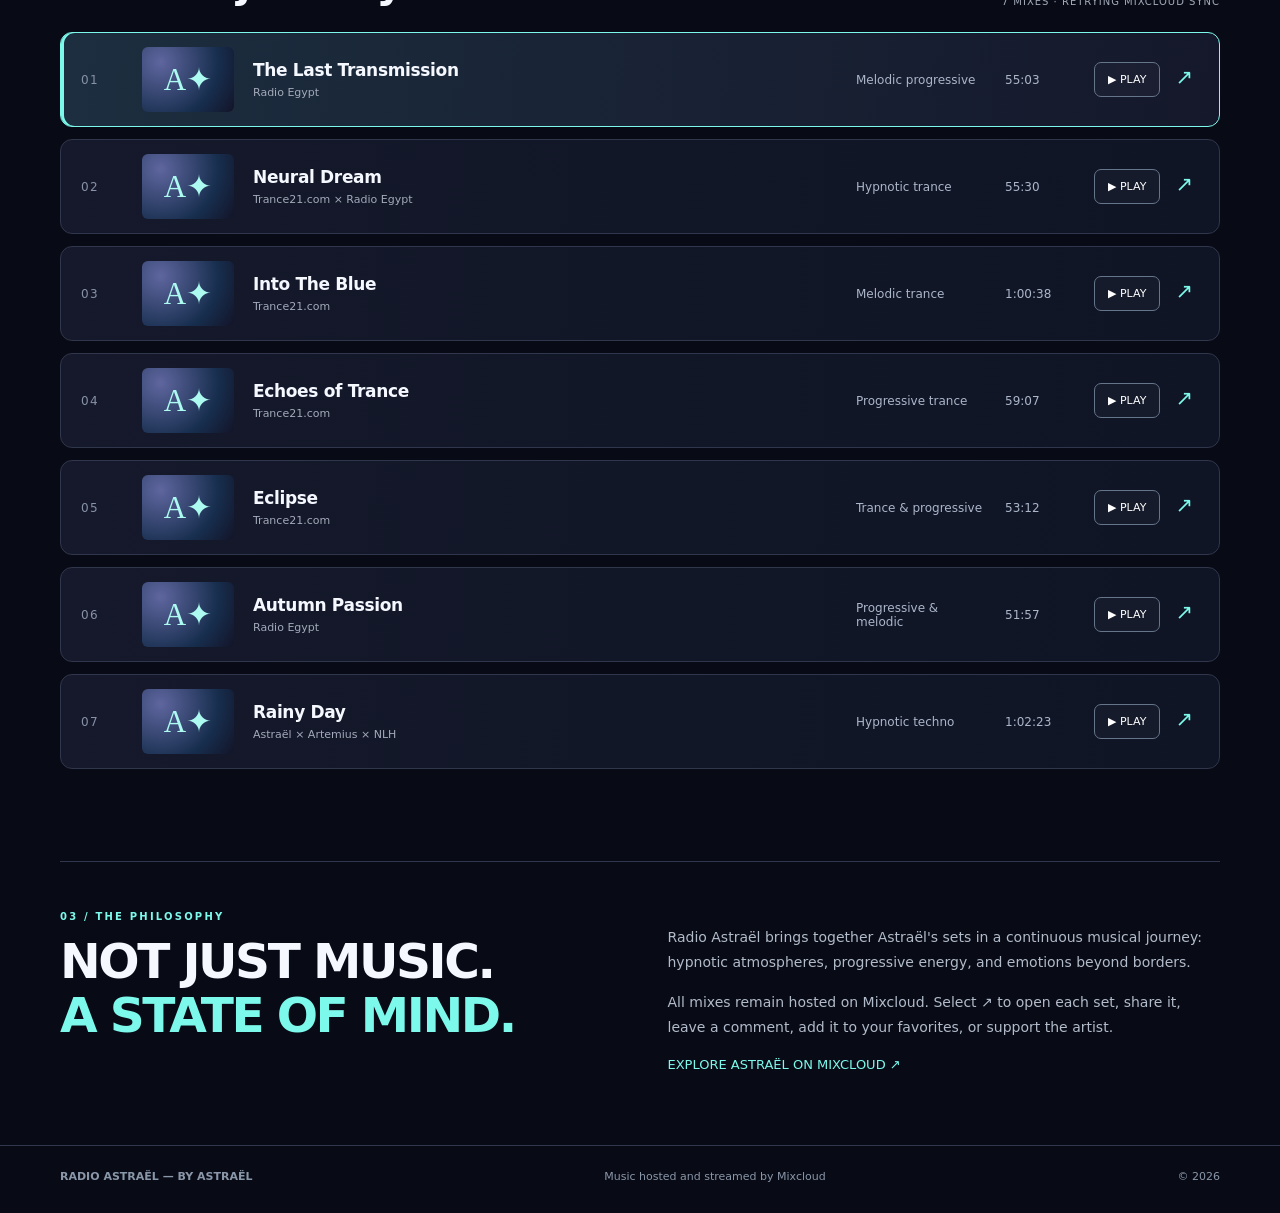
==== commit 35116504: "Center Previous and Next buttons over progress bar; keep shuffle and repeat right" ====
--- a/index.html
+++ b/index.html
@@ -37,6 +37,10 @@
 @media(prefers-reduced-motion:reduce){.play,.round,.mode,.item{transition:none!important}}
 #play{display:none!important}
 .controls .spacer{flex:0 0 auto!important;width:0!important;margin-left:auto!important}
+/* Center Previous/Next precisely above the progress bar, independently of right-side modes. */
+.controls{position:relative;justify-content:flex-end;min-height:40px}
+.transport-controls{position:absolute;left:50%;top:50%;transform:translate(-50%,-50%);display:flex;align-items:center;gap:clamp(16px,7vw,60px)}
+@media(max-width:460px){.transport-controls{gap:16px}}
 </style>
 </head>
 <body>
@@ -45,7 +49,7 @@
 <section class="hero"><div><div class="tag"><span class="live"></span>24/7 PLAYLIST • INFINITE EMOTIONS</div><h1>ONE<br>FREQUENCY.<br><em>INFINITE<br>EMOTIONS.</em></h1><p>Progressive. Melodic Techno. Trance. Between shadow and light, discover Astraël's handpicked selection. Press play whenever and wherever you want.</p><div class="hero-actions"><a class="btn btn-primary" href="#radio">▶ &nbsp; LISTEN NOW</a><a class="btn btn-secondary" href="#selection">EXPLORE THE MIXES ↓</a></div></div><div class="orbit-art" aria-hidden="true"><div class="planet">✦</div><div class="orbit-caption">ASTRAËL / BEYOND SOUND</div></div></section>
 <div class="rule"></div>
 <section id="radio" class="content"><div class="section-heading"><div><span class="eyebrow">01 / THE FREQUENCY</span><h2>The radio<span>.</span></h2></div><span class="side-note">MIXCLOUD PLAYER • 24/7</span></div>
-<div class="console"><div id="largeCover" class="cover"><span class="initial">A✦</span><img id="nowImage" alt="Cover art for the selected mix"></div><div class="console-content"><div class="player-top"><span class="status">● RADIO ASTRAËL</span><span id="counter">01 / 07</span></div><div class="current-label">NOW PLAYING · ASTRAËL</div><h3 id="nowTitle" class="current-title">The Last Transmission</h3><p class="current-subtitle" id="nowDescription">Radio Egypt</p><div class="controls"><button id="prev" class="round" type="button" aria-label="Previous mix">⏮</button><button id="play" class="play" type="button" aria-label="Play or pause">▶</button><span class="spacer"></span><button id="next" class="round" type="button" aria-label="Next mix">⏭</button><button id="shuffle" class="mode" type="button" aria-pressed="false" title="Shuffle playback">⇄</button><button id="repeat" class="mode active" type="button" aria-pressed="true" title="Repeat playlist">↻</button></div><div class="progress"><div id="progress"></div></div><div class="time"><span id="position">00:00</span><span id="duration">--:--</span></div><div class="iframe-label">OFFICIAL MIXCLOUD PLAYER</div><iframe class="mcframe" id="widget" title="Listen to Astraël on Mixcloud" allow="autoplay" scrolling="no" loading="eager" src="https://www.mixcloud.com/widget/iframe/?hide_cover=1&hide_artwork=1&mini=1&light=0&autoplay=1&feed=%2FAstrael%2Fastrael-the-last-transmission-on-dj-power-power-mix-radio-egypt-15%2F"></iframe><div class="player-bottom"><p id="status" role="status" aria-live="polite">Starting with The Last Transmission… If your browser blocks autoplay, press ▶.</p><a id="openTrack" class="mix-link" href="https://www.mixcloud.com/Astrael/astra%C3%ABl-neural-dream-radio-egypt-trance21com/" target="_blank" rel="noopener noreferrer">COMMENT / FAVORITE ↗</a></div></div></div><p class="note">Autoplay starts with The Last Transmission when your browser allows it. Otherwise, press ▶ once to start your listening session. Mixcloud handles playback statistics and audience interactions.</p></section>
+<div class="console"><div id="largeCover" class="cover"><span class="initial">A✦</span><img id="nowImage" alt="Cover art for the selected mix"></div><div class="console-content"><div class="player-top"><span class="status">● RADIO ASTRAËL</span><span id="counter">01 / 07</span></div><div class="current-label">NOW PLAYING · ASTRAËL</div><h3 id="nowTitle" class="current-title">The Last Transmission</h3><p class="current-subtitle" id="nowDescription">Radio Egypt</p><div class="controls"><div class="transport-controls"><button id="prev" class="round" type="button" aria-label="Previous mix">⏮</button><button id="next" class="round" type="button" aria-label="Next mix">⏭</button></div><button id="play" class="play" type="button" aria-label="Play or pause">▶</button><button id="shuffle" class="mode" type="button" aria-pressed="false" title="Shuffle playback">⇄</button><button id="repeat" class="mode active" type="button" aria-pressed="true" title="Repeat playlist">↻</button></div><div class="progress"><div id="progress"></div></div><div class="time"><span id="position">00:00</span><span id="duration">--:--</span></div><div class="iframe-label">OFFICIAL MIXCLOUD PLAYER</div><iframe class="mcframe" id="widget" title="Listen to Astraël on Mixcloud" allow="autoplay" scrolling="no" loading="eager" src="https://www.mixcloud.com/widget/iframe/?hide_cover=1&hide_artwork=1&mini=1&light=0&autoplay=1&feed=%2FAstrael%2Fastrael-the-last-transmission-on-dj-power-power-mix-radio-egypt-15%2F"></iframe><div class="player-bottom"><p id="status" role="status" aria-live="polite">Starting with The Last Transmission… If your browser blocks autoplay, press ▶.</p><a id="openTrack" class="mix-link" href="https://www.mixcloud.com/Astrael/astra%C3%ABl-neural-dream-radio-egypt-trance21com/" target="_blank" rel="noopener noreferrer">COMMENT / FAVORITE ↗</a></div></div></div><p class="note">Autoplay starts with The Last Transmission when your browser allows it. Otherwise, press ▶ once to start your listening session. Mixcloud handles playback statistics and audience interactions.</p></section>
 <section id="selection" class="content"><div class="section-heading"><div><span class="eyebrow">02 / THE COLLECTION</span><h2>Musical journeys<span>.</span></h2></div><span class="side-note" id="catalog-total" aria-live="polite">7 MIXES · SYNCING WITH MIXCLOUD…</span></div><div id="playlist" class="list" aria-label="Selected mixes"></div></section>
 <section id="about" class="about"><div><div class="eyebrow">03 / THE PHILOSOPHY</div><h2>NOT JUST MUSIC.<br><em>A STATE OF MIND.</em></h2></div><div><p>Radio Astraël brings together Astraël's sets in a continuous musical journey: hypnotic atmospheres, progressive energy, and emotions beyond borders.</p><p>All mixes remain hosted on Mixcloud. Select ↗ to open each set, share it, leave a comment, add it to your favorites, or support the artist.</p><a class="profile" href="https://www.mixcloud.com/Astrael/" target="_blank" rel="noopener noreferrer">EXPLORE ASTRAËL ON MIXCLOUD ↗</a></div></section>
 </main><footer><div class="wrap"><strong>RADIO ASTRAËL — BY ASTRAËL</strong><span>Music hosted and streamed by Mixcloud</span><span>© <span id="year">2026</span></span></div></footer>
